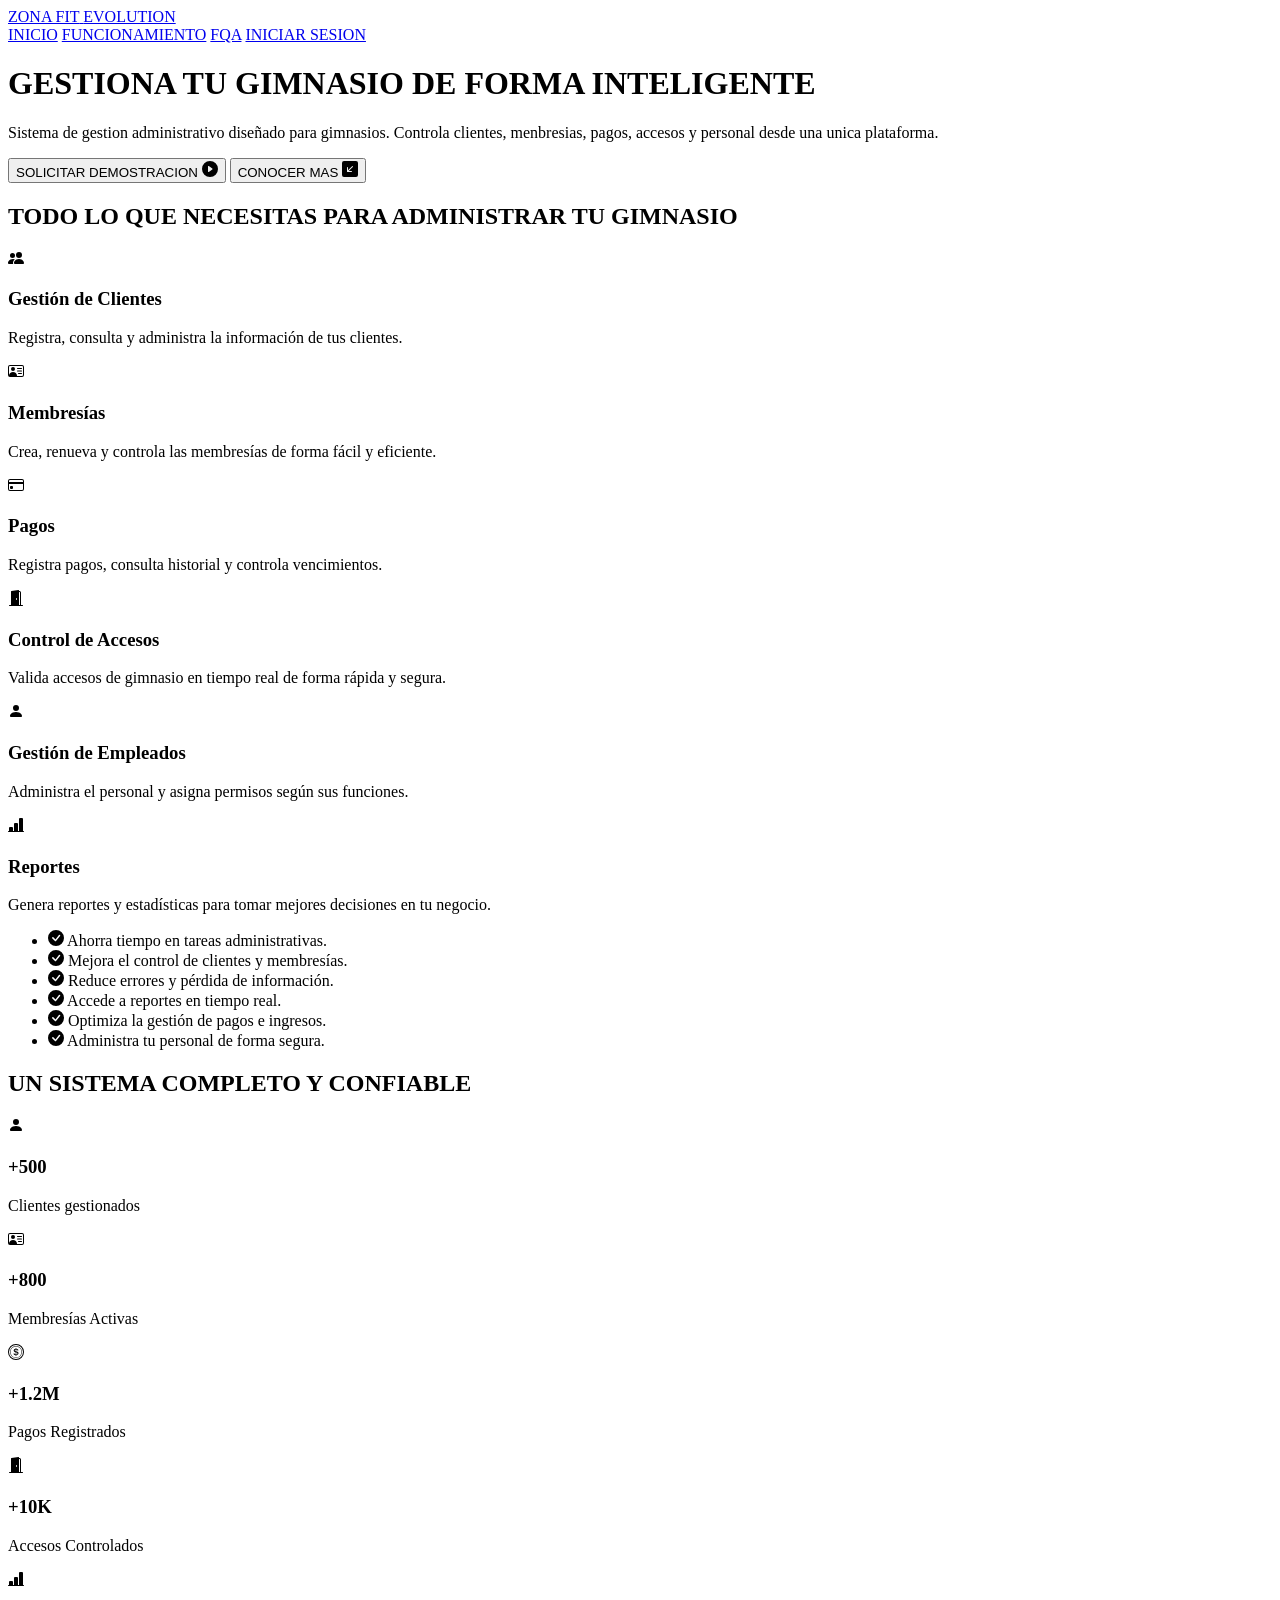
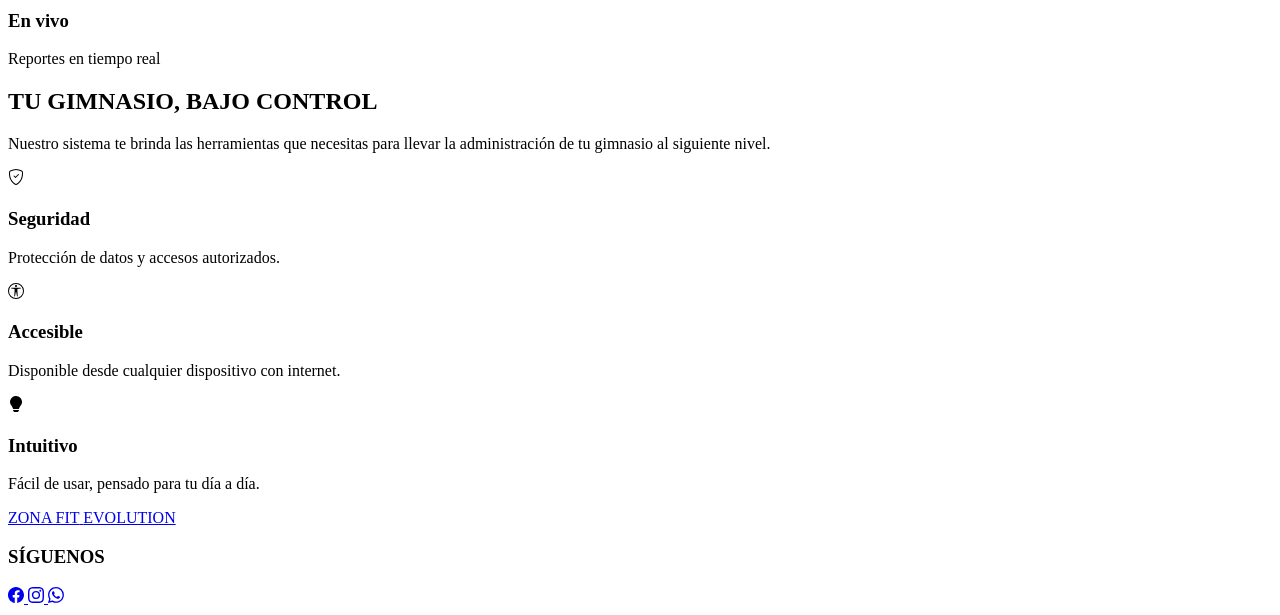
==== HTML/index.html @ 05a33fd9 "feat(SCRUM-26): iconos para funcionalidades, beneficios, stats, seguridad y redes sociales" ====
<!DOCTYPE html>
<html lang="es">
<head>
    <meta charset="UTF-8">
    <meta name="viewport" content="width=device-width, initial-scale=1.0">
    <title>Landing page</title>
</head>
<body>

    <header>
        <div class="container header__inner">
            <a href="#inicio" class="logo">
                <span class="logo__main">ZONA FIT</span>
                <span class="logo__sub">EVOLUTION</span>
            </a>

            <nav class="nav" id="nav">
                <a href="#inicio" class="nav_link">INICIO</a>
                <a href="#funcionalidad" class="nav_link">FUNCIONAMIENTO</a>
                <a href="#FQA" class="nav_link">FQA</a>
                <a href="#" class="nav_link">INICIAR SESION</a>
            </nav>
        </div>
    </header>

    <div class = "hero">
        <div class = "inicio">
            <h1 class = "titulo">
                GESTIONA TU GIMNASIO <span>DE FORMA INTELIGENTE</span>
            </h1>
            <p class="descripcion">
                Sistema de gestion administrativo diseñado para gimnasios. Controla clientes, menbresias, pagos, accesos y personal desde una unica plataforma.
            </p>
            <div class = "botones">
                <button class = "boton_amarillo">SOLICITAR DEMOSTRACION
                     <svg xmlns="http://www.w3.org/2000/svg" width="16" height="16" fill="currentColor" class="bi bi-play-circle-fill" viewBox="0 0 16 16">
  <path d="M16 8A8 8 0 1 1 0 8a8 8 0 0 1 16 0M6.79 5.093A.5.5 0 0 0 6 5.5v5a.5.5 0 0 0 .79.407l3.5-2.5a.5.5 0 0 0 0-.814z"/>
</svg></button>

<button class="boton_transparente">
    CONOCER MAS 
    <svg xmlns="http://www.w3.org/2000/svg" width="16" height="16" fill="currentColor" class="bi bi-arrow-down-left-square-fill" viewBox="0 0 16 16">
  <path d="M2 16a2 2 0 0 1-2-2V2a2 2 0 0 1 2-2h12a2 2 0 0 1 2 2v12a2 2 0 0 1-2 2zm8.096-10.803L6 9.293V6.525a.5.5 0 0 0-1 0V10.5a.5.5 0 0 0 .5.5h3.975a.5.5 0 0 0 0-1H6.707l4.096-4.096a.5.5 0 1 0-.707-.707"/>
</svg>
</button>
            </div>
        </div>
    </div>

    <main>
        <section class="funcionalidades" id="funcionalidad">
            <h2>TODO LO QUE NECESITAS PARA <span>ADMINISTRAR TU GIMNASIO</span></h2>

            <div class="contenedor_funcionalidades">

                <article class="funcionalidad">
                    <div class="icono">
                        <svg xmlns="http://www.w3.org/2000/svg" width="16" height="16" fill="currentColor" class="bi bi-people-fill" viewBox="0 0 16 16" aria-hidden="true">
                            <path d="M7 14s-1 0-1-1 1-4 5-4 5 3 5 4-1 1-1 1zm4-6a3 3 0 1 0 0-6 3 3 0 0 0 0 6m-5.784 6A2.24 2.24 0 0 1 5 13c0-1.355.68-2.75 1.936-3.72A6.3 6.3 0 0 0 5 9c-4 0-5 3-5 4s1 1 1 1zM4.5 8a2.5 2.5 0 1 0 0-5 2.5 2.5 0 0 0 0 5"/>
                        </svg>
                    </div>
                    <h3>Gestión de Clientes</h3>
                    <p>Registra, consulta y administra la información de tus clientes.</p>
                </article>

                <article class="funcionalidad">
                    <div class="icono">
                        <svg xmlns="http://www.w3.org/2000/svg" width="16" height="16" fill="currentColor" class="bi bi-person-vcard" viewBox="0 0 16 16" aria-hidden="true">
                            <path d="M5 8a2 2 0 1 0 0-4 2 2 0 0 0 0 4m4-2.5a.5.5 0 0 1 .5-.5h4a.5.5 0 0 1 0 1h-4a.5.5 0 0 1-.5-.5M9 8a.5.5 0 0 1 .5-.5h4a.5.5 0 0 1 0 1h-4A.5.5 0 0 1 9 8m1 2.5a.5.5 0 0 1 .5-.5h3a.5.5 0 0 1 0 1h-3a.5.5 0 0 1-.5-.5"/>
                            <path d="M2 2a2 2 0 0 0-2 2v8a2 2 0 0 0 2 2h12a2 2 0 0 0 2-2V4a2 2 0 0 0-2-2zM1 4a1 1 0 0 1 1-1h12a1 1 0 0 1 1 1v8a1 1 0 0 1-1 1H8.96q.04-.245.04-.5C9 10.567 7.21 9 5 9c-2.086 0-3.8 1.398-3.984 3.181A1 1 0 0 1 1 12z"/>
                        </svg>
                    </div>
                    <h3>Membresías</h3>
                    <p>Crea, renueva y controla las membresías de forma fácil y eficiente.</p>
                </article>

                <article class="funcionalidad">
                    <div class="icono">
                        <svg xmlns="http://www.w3.org/2000/svg" width="16" height="16" fill="currentColor" class="bi bi-credit-card" viewBox="0 0 16 16" aria-hidden="true">
                            <path d="M0 4a2 2 0 0 1 2-2h12a2 2 0 0 1 2 2v8a2 2 0 0 1-2 2H2a2 2 0 0 1-2-2zm2-1a1 1 0 0 0-1 1v1h14V4a1 1 0 0 0-1-1zm13 4H1v5a1 1 0 0 0 1 1h12a1 1 0 0 0 1-1z"/>
                            <path d="M2 10a1 1 0 0 1 1-1h1a1 1 0 0 1 1 1v1a1 1 0 0 1-1 1H3a1 1 0 0 1-1-1z"/>
                        </svg>
                    </div>
                    <h3>Pagos</h3>
                    <p>Registra pagos, consulta historial y controla vencimientos.</p>
                </article>

                <article class="funcionalidad">
                    <div class="icono">
                        <svg xmlns="http://www.w3.org/2000/svg" width="16" height="16" fill="currentColor" class="bi bi-door-open-fill" viewBox="0 0 16 16" aria-hidden="true">
                            <path d="M1.5 15a.5.5 0 0 0 0 1h13a.5.5 0 0 0 0-1H13V2.5A1.5 1.5 0 0 0 11.5 1H11V.5a.5.5 0 0 0-.57-.495l-7 1A.5.5 0 0 0 3 1.5V15zM11 2h.5a.5.5 0 0 1 .5.5V15h-1zm-2.5 8c-.276 0-.5-.448-.5-1s.224-1 .5-1 .5.448.5 1-.224 1-.5 1"/>
                        </svg>
                    </div>
                    <h3>Control de Accesos</h3>
                    <p>Valida accesos de gimnasio en tiempo real de forma rápida y segura.</p>
                </article>

                <article class="funcionalidad">
                    <div class="icono">
                        <svg xmlns="http://www.w3.org/2000/svg" width="16" height="16" fill="currentColor" class="bi bi-person-fill" viewBox="0 0 16 16" aria-hidden="true">
                            <path d="M3 14s-1 0-1-1 1-4 6-4 6 3 6 4-1 1-1 1zm5-6a3 3 0 1 0 0-6 3 3 0 0 0 0 6"/>
                        </svg>
                    </div>
                    <h3>Gestión de Empleados</h3>
                    <p>Administra el personal y asigna permisos según sus funciones.</p>
                </article>

                <article class="funcionalidad">
                    <div class="icono">
                        <svg xmlns="http://www.w3.org/2000/svg" width="16" height="16" fill="currentColor" class="bi bi-bar-chart-line-fill" viewBox="0 0 16 16" aria-hidden="true">
                            <path d="M11 2a1 1 0 0 1 1-1h2a1 1 0 0 1 1 1v12h.5a.5.5 0 0 1 0 1H.5a.5.5 0 0 1 0-1H1v-3a1 1 0 0 1 1-1h2a1 1 0 0 1 1 1v3h1V7a1 1 0 0 1 1-1h2a1 1 0 0 1 1 1v7h1z"/>
                        </svg>
                    </div>
                    <h3>Reportes</h3>
                    <p>Genera reportes y estadísticas para tomar mejores decisiones en tu negocio.</p>
                </article>

            </div>
        </section>

        <section class="beneficios" id="beneficios">
            <div class="beneficios_contenido">
                <div class="beneficios_texto">
                    <ul class="beneficios_lista">

                        <li>
                            <svg class="icono_lista" xmlns="http://www.w3.org/2000/svg" width="16" height="16" fill="currentColor" viewBox="0 0 16 16" aria-hidden="true">
                                <path d="M16 8A8 8 0 1 1 0 8a8 8 0 0 1 16 0m-3.97-3.03a.75.75 0 0 0-1.08.022L7.477 9.417 5.384 7.323a.75.75 0 0 0-1.06 1.06L6.97 11.03a.75.75 0 0 0 1.079-.02l3.992-4.99a.75.75 0 0 0-.01-1.05z"/>
                            </svg>
                            Ahorra tiempo en tareas administrativas.
                        </li>

                        <li>
                            <svg class="icono_lista" xmlns="http://www.w3.org/2000/svg" width="16" height="16" fill="currentColor" viewBox="0 0 16 16" aria-hidden="true">
                                <path d="M16 8A8 8 0 1 1 0 8a8 8 0 0 1 16 0m-3.97-3.03a.75.75 0 0 0-1.08.022L7.477 9.417 5.384 7.323a.75.75 0 0 0-1.06 1.06L6.97 11.03a.75.75 0 0 0 1.079-.02l3.992-4.99a.75.75 0 0 0-.01-1.05z"/>
                            </svg>
                            Mejora el control de clientes y membresías.
                        </li>

                        <li>
                            <svg class="icono_lista" xmlns="http://www.w3.org/2000/svg" width="16" height="16" fill="currentColor" viewBox="0 0 16 16" aria-hidden="true">
                                <path d="M16 8A8 8 0 1 1 0 8a8 8 0 0 1 16 0m-3.97-3.03a.75.75 0 0 0-1.08.022L7.477 9.417 5.384 7.323a.75.75 0 0 0-1.06 1.06L6.97 11.03a.75.75 0 0 0 1.079-.02l3.992-4.99a.75.75 0 0 0-.01-1.05z"/>
                            </svg>
                            Reduce errores y pérdida de información.
                        </li>

                        <li>
                            <svg class="icono_lista" xmlns="http://www.w3.org/2000/svg" width="16" height="16" fill="currentColor" viewBox="0 0 16 16" aria-hidden="true">
                                <path d="M16 8A8 8 0 1 1 0 8a8 8 0 0 1 16 0m-3.97-3.03a.75.75 0 0 0-1.08.022L7.477 9.417 5.384 7.323a.75.75 0 0 0-1.06 1.06L6.97 11.03a.75.75 0 0 0 1.079-.02l3.992-4.99a.75.75 0 0 0-.01-1.05z"/>
                            </svg>
                            Accede a reportes en tiempo real.
                        </li>

                        <li>
                            <svg class="icono_lista" xmlns="http://www.w3.org/2000/svg" width="16" height="16" fill="currentColor" viewBox="0 0 16 16" aria-hidden="true">
                                <path d="M16 8A8 8 0 1 1 0 8a8 8 0 0 1 16 0m-3.97-3.03a.75.75 0 0 0-1.08.022L7.477 9.417 5.384 7.323a.75.75 0 0 0-1.06 1.06L6.97 11.03a.75.75 0 0 0 1.079-.02l3.992-4.99a.75.75 0 0 0-.01-1.05z"/>
                            </svg>
                            Optimiza la gestión de pagos e ingresos.
                        </li>

                        <li>
                            <svg class="icono_lista" xmlns="http://www.w3.org/2000/svg" width="16" height="16" fill="currentColor" viewBox="0 0 16 16" aria-hidden="true">
                                <path d="M16 8A8 8 0 1 1 0 8a8 8 0 0 1 16 0m-3.97-3.03a.75.75 0 0 0-1.08.022L7.477 9.417 5.384 7.323a.75.75 0 0 0-1.06 1.06L6.97 11.03a.75.75 0 0 0 1.079-.02l3.992-4.99a.75.75 0 0 0-.01-1.05z"/>
                            </svg>
                            Administra tu personal de forma segura.
                        </li>

                    </ul>
                </div>
            </div>
        </section>

        <section class="stats" id="stats">
            <h2>UN SISTEMA COMPLETO Y CONFIABLE</h2>
            <div class="contenedor_stats">

                <article class="contenido_stats">
                    <div class="icono">
                        <svg xmlns="http://www.w3.org/2000/svg" width="16" height="16" fill="currentColor" class="bi bi-person-fill" viewBox="0 0 16 16" aria-hidden="true">
                            <path d="M3 14s-1 0-1-1 1-4 6-4 6 3 6 4-1 1-1 1zm5-6a3 3 0 1 0 0-6 3 3 0 0 0 0 6"/>
                        </svg>
                    </div>
                    <h3>+500</h3>
                    <p>Clientes gestionados</p>
                </article>

                <article class="contenido_stats">
                    <div class="icono">
                        <svg xmlns="http://www.w3.org/2000/svg" width="16" height="16" fill="currentColor" class="bi bi-person-vcard" viewBox="0 0 16 16" aria-hidden="true">
                            <path d="M5 8a2 2 0 1 0 0-4 2 2 0 0 0 0 4m4-2.5a.5.5 0 0 1 .5-.5h4a.5.5 0 0 1 0 1h-4a.5.5 0 0 1-.5-.5M9 8a.5.5 0 0 1 .5-.5h4a.5.5 0 0 1 0 1h-4A.5.5 0 0 1 9 8m1 2.5a.5.5 0 0 1 .5-.5h3a.5.5 0 0 1 0 1h-3a.5.5 0 0 1-.5-.5"/>
                            <path d="M2 2a2 2 0 0 0-2 2v8a2 2 0 0 0 2 2h12a2 2 0 0 0 2-2V4a2 2 0 0 0-2-2zM1 4a1 1 0 0 1 1-1h12a1 1 0 0 1 1 1v8a1 1 0 0 1-1 1H8.96q.04-.245.04-.5C9 10.567 7.21 9 5 9c-2.086 0-3.8 1.398-3.984 3.181A1 1 0 0 1 1 12z"/>
                        </svg>
                    </div>
                    <h3>+800</h3>
                    <p>Membresías Activas</p>
                </article>

                <article class="contenido_stats">
                    <div class="icono">
                        <svg xmlns="http://www.w3.org/2000/svg" width="16" height="16" fill="currentColor" class="bi bi-coin" viewBox="0 0 16 16" aria-hidden="true">
                            <path d="M5.5 9.511c.076.954.83 1.697 2.182 1.785V12h.6v-.709c1.4-.098 2.218-.846 2.218-1.932 0-.987-.626-1.496-1.745-1.76l-.473-.112V5.57c.6.068.982.396 1.074.85h1.052c-.076-.919-.864-1.638-2.126-1.716V4h-.6v.719c-1.195.117-2.01.836-2.01 1.853 0 .9.606 1.472 1.613 1.707l.397.098v2.034c-.615-.093-1.022-.43-1.114-.9zm2.177-2.166c-.59-.137-.91-.416-.91-.836 0-.47.345-.822.915-.925v1.76h-.005zm.692 1.193c.717.166 1.048.435 1.048.91 0 .542-.412.914-1.135.982V8.518z"/>
                            <path d="M8 15A7 7 0 1 1 8 1a7 7 0 0 1 0 14m0 1A8 8 0 1 0 8 0a8 8 0 0 0 0 16"/>
                            <path d="M8 13.5a5.5 5.5 0 1 1 0-11 5.5 5.5 0 0 1 0 11m0 .5A6 6 0 1 0 8 2a6 6 0 0 0 0 12"/>
                        </svg>
                    </div>
                    <h3>+1.2M</h3>
                    <p>Pagos Registrados</p>
                </article>

                <article class="contenido_stats">
                    <div class="icono">
                        <svg xmlns="http://www.w3.org/2000/svg" width="16" height="16" fill="currentColor" class="bi bi-door-open-fill" viewBox="0 0 16 16" aria-hidden="true">
                            <path d="M1.5 15a.5.5 0 0 0 0 1h13a.5.5 0 0 0 0-1H13V2.5A1.5 1.5 0 0 0 11.5 1H11V.5a.5.5 0 0 0-.57-.495l-7 1A.5.5 0 0 0 3 1.5V15zM11 2h.5a.5.5 0 0 1 .5.5V15h-1zm-2.5 8c-.276 0-.5-.448-.5-1s.224-1 .5-1 .5.448.5 1-.224 1-.5 1"/>
                        </svg>
                    </div>
                    <h3>+10K</h3>
                    <p>Accesos Controlados</p>
                </article>

                <article class="contenido_stats">
                    <div class="icono">
                        <svg xmlns="http://www.w3.org/2000/svg" width="16" height="16" fill="currentColor" class="bi bi-bar-chart-line-fill" viewBox="0 0 16 16" aria-hidden="true">
                            <path d="M11 2a1 1 0 0 1 1-1h2a1 1 0 0 1 1 1v12h.5a.5.5 0 0 1 0 1H.5a.5.5 0 0 1 0-1H1v-3a1 1 0 0 1 1-1h2a1 1 0 0 1 1 1v3h1V7a1 1 0 0 1 1-1h2a1 1 0 0 1 1 1v7h1z"/>
                        </svg>
                    </div>
                    <h3>En vivo</h3>
                    <p>Reportes en tiempo real</p>
                </article>

            </div>
        </section>

        <section class="seguridad" id="id_seguridad">
            <h2>TU GIMNASIO, <span>BAJO CONTROL</span></h2>
            <p>Nuestro sistema te brinda las herramientas que necesitas para llevar la administración de tu gimnasio al siguiente nivel.</p>

            <div class="contenedor_seguridad">
                <article class="contenido_seguridad">
                    <div class="icono">
                        <svg xmlns="http://www.w3.org/2000/svg" width="16" height="16" fill="currentColor" class="bi bi-shield-check" viewBox="0 0 16 16" aria-hidden="true">
                            <path d="M5.338 1.59a61 61 0 0 0-2.837.856.48.48 0 0 0-.328.39c-.554 4.157.726 7.19 2.253 9.188a10.7 10.7 0 0 0 2.287 2.233c.346.244.652.42.893.533q.18.085.293.118a1 1 0 0 0 .101.025 1 1 0 0 0 .1-.025q.114-.034.294-.118c.24-.113.547-.29.893-.533a10.7 10.7 0 0 0 2.287-2.233c1.527-1.997 2.807-5.031 2.253-9.188a.48.48 0 0 0-.328-.39c-.651-.213-1.75-.56-2.837-.855C9.552 1.29 8.531 1.067 8 1.067c-.53 0-1.552.223-2.662.524zM5.072.56C6.157.265 7.31 0 8 0s1.843.265 2.928.56c1.11.3 2.229.655 2.887.87a1.54 1.54 0 0 1 1.044 1.262c.596 4.477-.787 7.795-2.465 9.99a11.8 11.8 0 0 1-2.517 2.453 7 7 0 0 1-1.048.625c-.28.132-.581.24-.829.24s-.548-.108-.829-.24a7 7 0 0 1-1.048-.625 11.8 11.8 0 0 1-2.517-2.453C1.928 10.487.545 7.169 1.141 2.692A1.54 1.54 0 0 1 2.185 1.43 63 63 0 0 1 5.072.56"/>
                            <path d="M10.854 5.146a.5.5 0 0 1 0 .708l-3 3a.5.5 0 0 1-.708 0l-1.5-1.5a.5.5 0 1 1 .708-.708L7.5 7.793l2.646-2.647a.5.5 0 0 1 .708 0"/>
                        </svg>
                    </div>
                    <h3>Seguridad</h3>
                    <p>Protección de datos y accesos autorizados.</p>
                </article>

                <article class="contenido_seguridad">
                    <div class="icono">
                        <svg xmlns="http://www.w3.org/2000/svg" width="16" height="16" fill="currentColor" class="bi bi-universal-access-circle" viewBox="0 0 16 16" aria-hidden="true">
                            <path d="M8 4.143A1.071 1.071 0 1 0 8 2a1.071 1.071 0 0 0 0 2.143m-4.668 1.47 3.24.316v2.5l-.323 4.585A.383.383 0 0 0 7 13.14l.826-4.017c.045-.18.301-.18.346 0L9 13.139a.383.383 0 0 0 .752-.125L9.43 8.43v-2.5l3.239-.316a.38.38 0 0 0-.047-.756H3.379a.38.38 0 0 0-.047.756Z"/>
                            <path d="M8 0a8 8 0 1 0 0 16A8 8 0 0 0 8 0M1 8a7 7 0 1 1 14 0A7 7 0 0 1 1 8"/>
                        </svg>
                    </div>
                    <h3>Accesible</h3>
                    <p>Disponible desde cualquier dispositivo con internet.</p>
                </article>

                <article class="contenido_seguridad">
                    <div class="icono">
                        <svg xmlns="http://www.w3.org/2000/svg" width="16" height="16" fill="currentColor" class="bi bi-lightbulb-fill" viewBox="0 0 16 16" aria-hidden="true">
                            <path d="M2 6a6 6 0 1 1 10.174 4.31c-.203.196-.359.4-.453.619l-.762 1.769A.5.5 0 0 1 10.5 13h-5a.5.5 0 0 1-.46-.302l-.761-1.77a2 2 0 0 0-.453-.618A5.98 5.98 0 0 1 2 6m3 8.5a.5.5 0 0 1 .5-.5h5a.5.5 0 0 1 0 1l-.224.447a1 1 0 0 1-.894.553H6.618a1 1 0 0 1-.894-.553L5.5 15a.5.5 0 0 1-.5-.5"/>
                        </svg>
                    </div>
                    <h3>Intuitivo</h3>
                    <p>Fácil de usar, pensado para tu día a día.</p>
                </article>
            </div>
        </section>

        <section class="FQA" id="FQA">
        </section>
    </main>

    <footer class="footer">
        <div class="container footer_grid">
            <section class="footer_col footer_marca">
                <a href="#inicio" class="logo">
                    <span class="logo__main">ZONA FIT</span>
                    <span class="logo__sub">EVOLUTION</span>
                </a>
            </section>

            <section class="footer_col">
                <h3 class="footer_titulo">SÍGUENOS</h3>

                <div class="footer_redes">

                    <a href="#" class="footer_red" aria-label="Facebook">
                        <svg xmlns="http://www.w3.org/2000/svg" width="16" height="16" fill="currentColor" class="bi bi-facebook" viewBox="0 0 16 16">
  <path d="M16 8.049c0-4.446-3.582-8.05-8-8.05C3.58 0-.002 3.603-.002 8.05c0 4.017 2.926 7.347 6.75 7.951v-5.625h-2.03V8.05H6.75V6.275c0-2.017 1.195-3.131 3.022-3.131.876 0 1.791.157 1.791.157v1.98h-1.009c-.993 0-1.303.621-1.303 1.258v1.51h2.218l-.354 2.326H9.25V16c3.824-.604 6.75-3.934 6.75-7.951"/>
</svg>
                    </a>

                    <a href="#" class="footer_red" aria-label="Instagram">
                        <svg xmlns="http://www.w3.org/2000/svg" width="16" height="16" fill="currentColor" class="bi bi-instagram" viewBox="0 0 16 16">
  <path d="M8 0C5.829 0 5.556.01 4.703.048 3.85.088 3.269.222 2.76.42a3.9 3.9 0 0 0-1.417.923A3.9 3.9 0 0 0 .42 2.76C.222 3.268.087 3.85.048 4.7.01 5.555 0 5.827 0 8.001c0 2.172.01 2.444.048 3.297.04.852.174 1.433.372 1.942.205.526.478.972.923 1.417.444.445.89.719 1.416.923.51.198 1.09.333 1.942.372C5.555 15.99 5.827 16 8 16s2.444-.01 3.298-.048c.851-.04 1.434-.174 1.943-.372a3.9 3.9 0 0 0 1.416-.923c.445-.445.718-.891.923-1.417.197-.509.332-1.09.372-1.942C15.99 10.445 16 10.173 16 8s-.01-2.445-.048-3.299c-.04-.851-.175-1.433-.372-1.941a3.9 3.9 0 0 0-.923-1.417A3.9 3.9 0 0 0 13.24.42c-.51-.198-1.092-.333-1.943-.372C10.443.01 10.172 0 7.998 0zm-.717 1.442h.718c2.136 0 2.389.007 3.232.046.78.035 1.204.166 1.486.275.373.145.64.319.92.599s.453.546.598.92c.11.281.24.705.275 1.485.039.843.047 1.096.047 3.231s-.008 2.389-.047 3.232c-.035.78-.166 1.203-.275 1.485a2.5 2.5 0 0 1-.599.919c-.28.28-.546.453-.92.598-.28.11-.704.24-1.485.276-.843.038-1.096.047-3.232.047s-2.39-.009-3.233-.047c-.78-.036-1.203-.166-1.485-.276a2.5 2.5 0 0 1-.92-.598 2.5 2.5 0 0 1-.6-.92c-.109-.281-.24-.705-.275-1.485-.038-.843-.046-1.096-.046-3.233s.008-2.388.046-3.231c.036-.78.166-1.204.276-1.486.145-.373.319-.64.599-.92s.546-.453.92-.598c.282-.11.705-.24 1.485-.276.738-.034 1.024-.044 2.515-.045zm4.988 1.328a.96.96 0 1 0 0 1.92.96.96 0 0 0 0-1.92m-4.27 1.122a4.109 4.109 0 1 0 0 8.217 4.109 4.109 0 0 0 0-8.217m0 1.441a2.667 2.667 0 1 1 0 5.334 2.667 2.667 0 0 1 0-5.334"/>
</svg>
                    </a>

                    <a href="#" class="footer_red" aria-label="WhatsApp">
                       <svg xmlns="http://www.w3.org/2000/svg" width="16" height="16" fill="currentColor" class="bi bi-whatsapp" viewBox="0 0 16 16">
  <path d="M13.601 2.326A7.85 7.85 0 0 0 7.994 0C3.627 0 .068 3.558.064 7.926c0 1.399.366 2.76 1.057 3.965L0 16l4.204-1.102a7.9 7.9 0 0 0 3.79.965h.004c4.368 0 7.926-3.558 7.93-7.93A7.9 7.9 0 0 0 13.6 2.326zM7.994 14.521a6.6 6.6 0 0 1-3.356-.92l-.24-.144-2.494.654.666-2.433-.156-.251a6.56 6.56 0 0 1-1.007-3.505c0-3.626 2.957-6.584 6.591-6.584a6.56 6.56 0 0 1 4.66 1.931 6.56 6.56 0 0 1 1.928 4.66c-.004 3.639-2.961 6.592-6.592 6.592m3.615-4.934c-.197-.099-1.17-.578-1.353-.646-.182-.065-.315-.099-.445.099-.133.197-.513.646-.627.775-.114.133-.232.148-.43.05-.197-.1-.836-.308-1.592-.985-.59-.525-.985-1.175-1.103-1.372-.114-.198-.011-.304.088-.403.087-.088.197-.232.296-.346.1-.114.133-.198.198-.33.065-.134.034-.248-.015-.347-.05-.099-.445-1.076-.612-1.47-.16-.389-.323-.335-.445-.34-.114-.007-.247-.007-.38-.007a.73.73 0 0 0-.529.247c-.182.198-.691.677-.691 1.654s.71 1.916.81 2.049c.098.133 1.394 2.132 3.383 2.992.47.205.84.326 1.129.418.475.152.904.129 1.246.08.38-.058 1.171-.48 1.338-.943.164-.464.164-.86.114-.943-.049-.084-.182-.133-.38-.232"/>
</svg>
                    </a>

                </div>
            </section>
        </div>
    </footer>

</body>
</html>
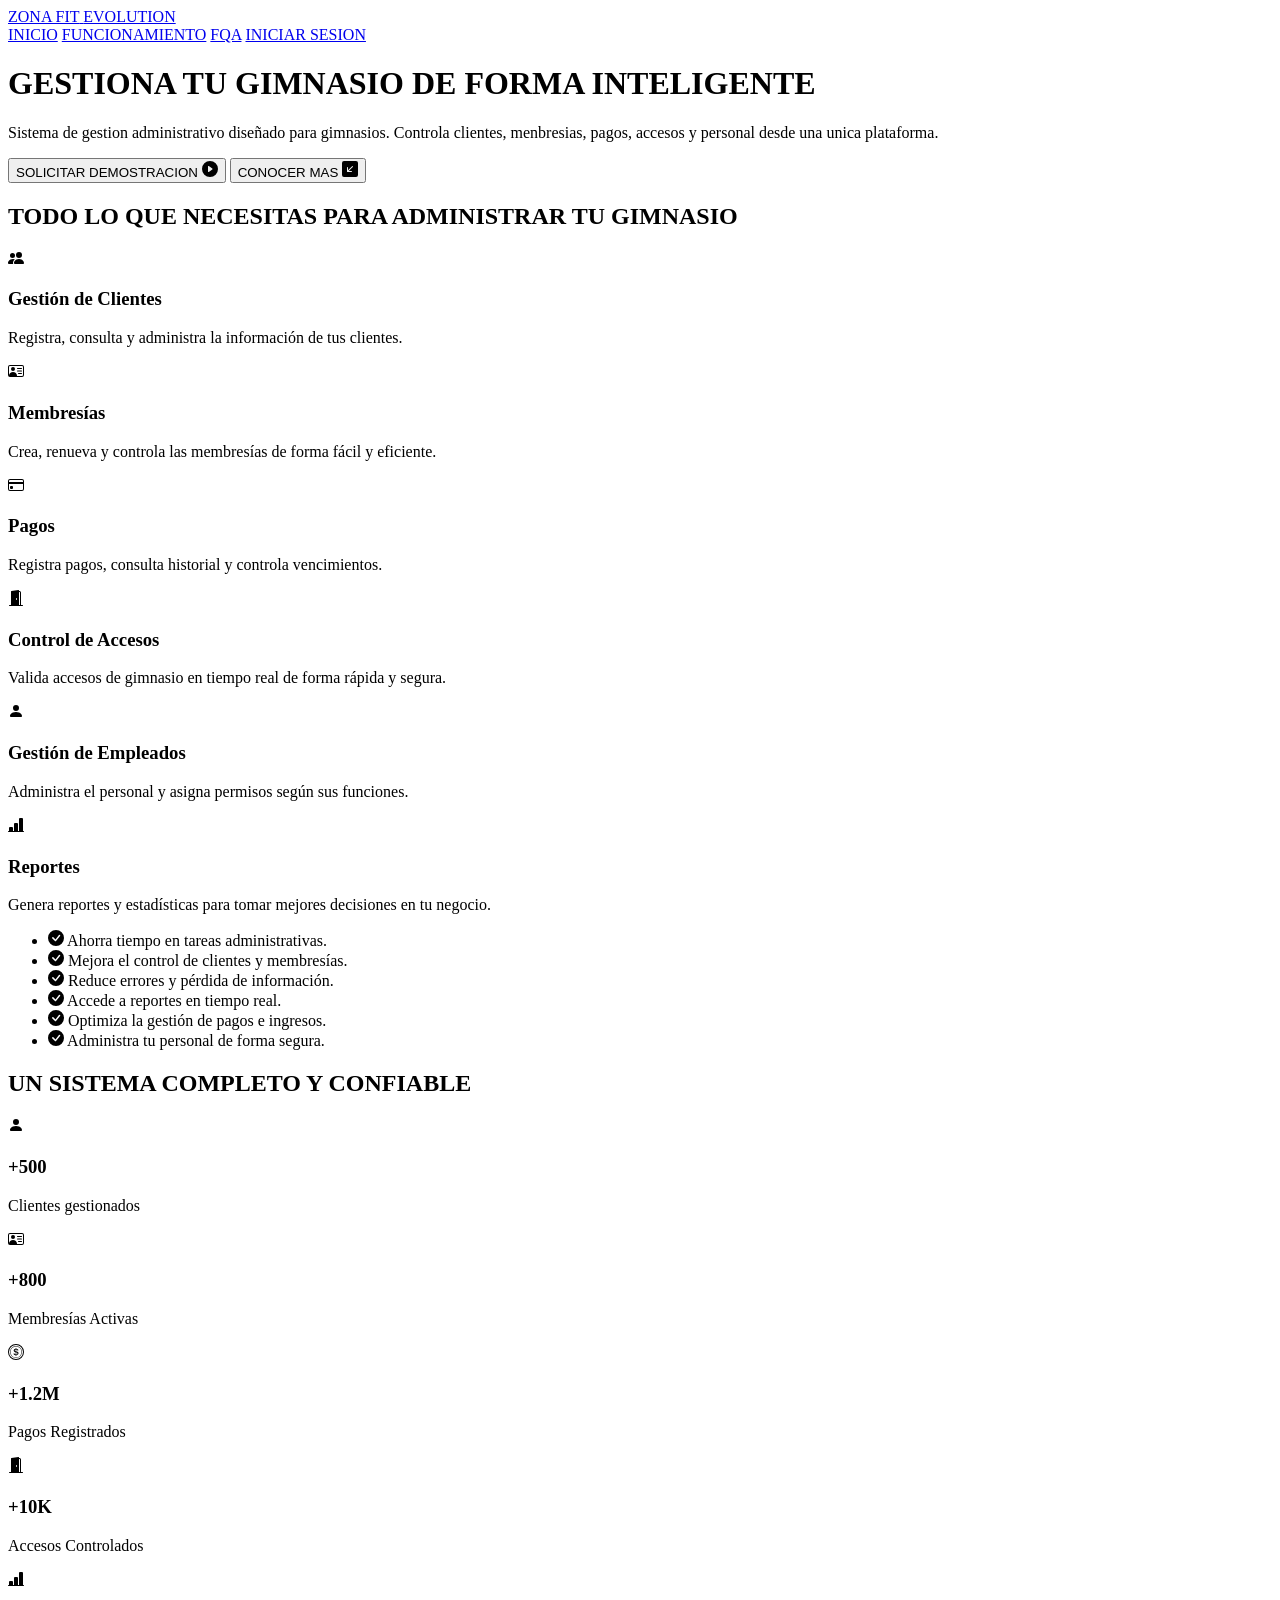
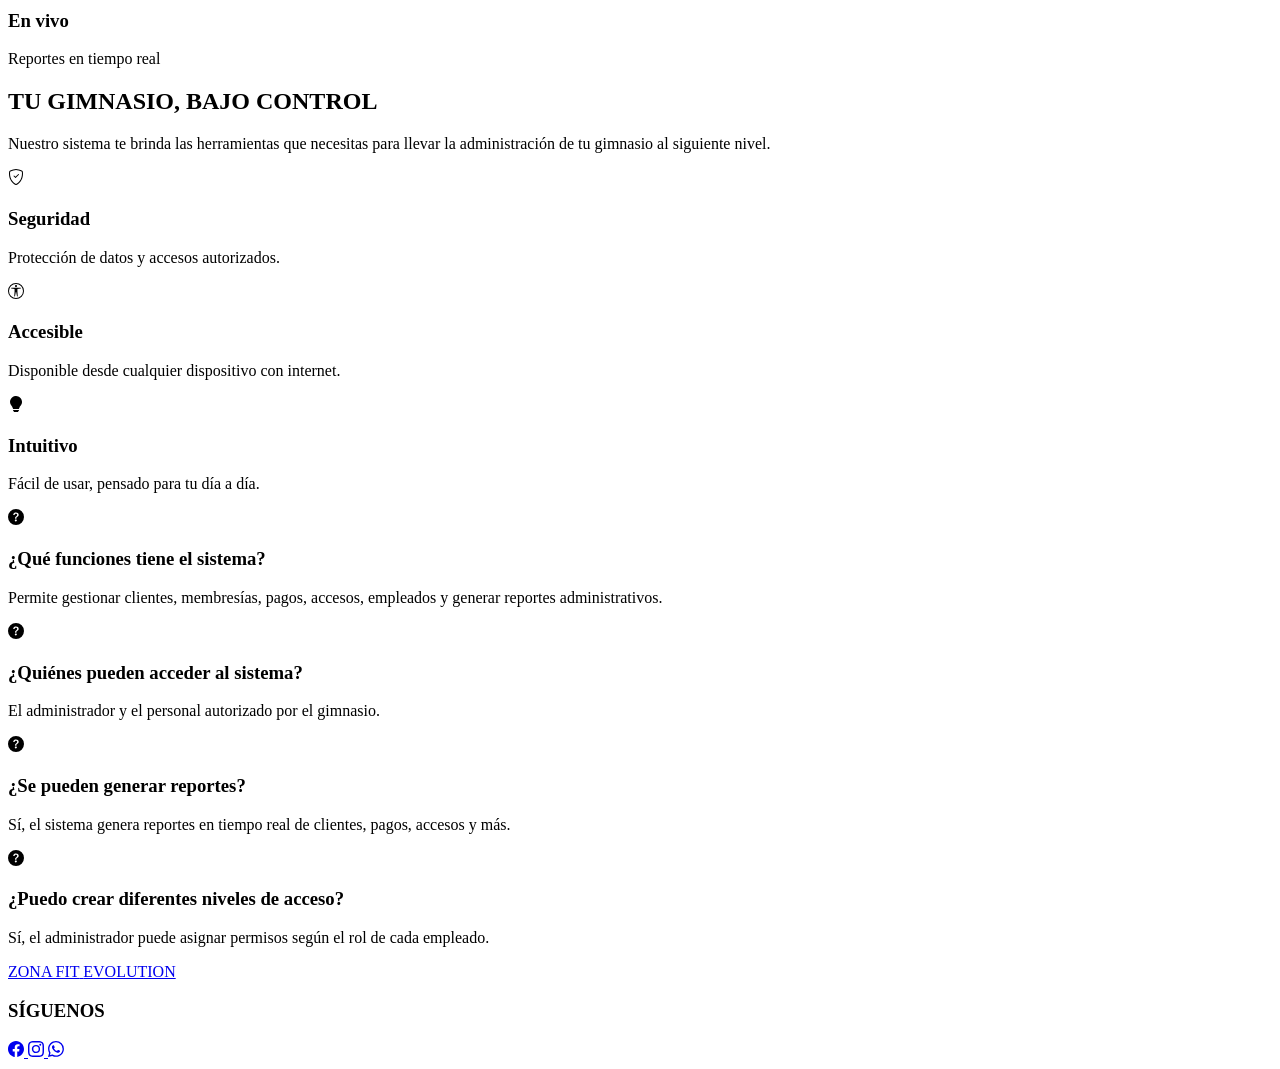
==== commit 5b0e5f80: "feat(SCRUM-27): preguntas frecuentes - markup estatico" ====
--- a/HTML/index.html
+++ b/HTML/index.html
@@ -270,6 +270,49 @@
         </section>
 
         <section class="FQA" id="FQA">
+            <div class="contenedor_FQA">
+
+                <article class="contenido_FQA">
+                    <div class="icono">
+                        <svg xmlns="http://www.w3.org/2000/svg" width="16" height="16" fill="currentColor" class="bi bi-question-circle-fill" viewBox="0 0 16 16" aria-hidden="true">
+                            <path d="M16 8A8 8 0 1 1 0 8a8 8 0 0 1 16 0M5.496 6.033h.825c.138 0 .248-.113.266-.25.09-.656.54-1.134 1.342-1.134.686 0 1.314.343 1.314 1.168 0 .635-.374.927-.965 1.371-.673.489-1.206 1.06-1.168 1.987l.003.217a.25.25 0 0 0 .25.246h.811a.25.25 0 0 0 .25-.25v-.105c0-.718.273-.927 1.01-1.486.609-.463 1.244-.977 1.244-2.056 0-1.511-1.276-2.241-2.673-2.241-1.267 0-2.655.59-2.75 2.286a.237.237 0 0 0 .241.247m2.325 6.443c.61 0 1.029-.394 1.029-.927 0-.552-.42-.94-1.029-.94-.584 0-1.009.388-1.009.94 0 .533.425.927 1.01.927z"/>
+                        </svg>
+                    </div>
+                    <h3>¿Qué funciones tiene el sistema?</h3>
+                    <p>Permite gestionar clientes, membresías, pagos, accesos, empleados y generar reportes administrativos.</p>
+                </article>
+
+                <article class="contenido_FQA">
+                    <div class="icono">
+                        <svg xmlns="http://www.w3.org/2000/svg" width="16" height="16" fill="currentColor" class="bi bi-question-circle-fill" viewBox="0 0 16 16" aria-hidden="true">
+                            <path d="M16 8A8 8 0 1 1 0 8a8 8 0 0 1 16 0M5.496 6.033h.825c.138 0 .248-.113.266-.25.09-.656.54-1.134 1.342-1.134.686 0 1.314.343 1.314 1.168 0 .635-.374.927-.965 1.371-.673.489-1.206 1.06-1.168 1.987l.003.217a.25.25 0 0 0 .25.246h.811a.25.25 0 0 0 .25-.25v-.105c0-.718.273-.927 1.01-1.486.609-.463 1.244-.977 1.244-2.056 0-1.511-1.276-2.241-2.673-2.241-1.267 0-2.655.59-2.75 2.286a.237.237 0 0 0 .241.247m2.325 6.443c.61 0 1.029-.394 1.029-.927 0-.552-.42-.94-1.029-.94-.584 0-1.009.388-1.009.94 0 .533.425.927 1.01.927z"/>
+                        </svg>
+                    </div>
+                    <h3>¿Quiénes pueden acceder al sistema?</h3>
+                    <p>El administrador y el personal autorizado por el gimnasio.</p>
+                </article>
+
+                <article class="contenido_FQA">
+                    <div class="icono">
+                        <svg xmlns="http://www.w3.org/2000/svg" width="16" height="16" fill="currentColor" class="bi bi-question-circle-fill" viewBox="0 0 16 16" aria-hidden="true">
+                            <path d="M16 8A8 8 0 1 1 0 8a8 8 0 0 1 16 0M5.496 6.033h.825c.138 0 .248-.113.266-.25.09-.656.54-1.134 1.342-1.134.686 0 1.314.343 1.314 1.168 0 .635-.374.927-.965 1.371-.673.489-1.206 1.06-1.168 1.987l.003.217a.25.25 0 0 0 .25.246h.811a.25.25 0 0 0 .25-.25v-.105c0-.718.273-.927 1.01-1.486.609-.463 1.244-.977 1.244-2.056 0-1.511-1.276-2.241-2.673-2.241-1.267 0-2.655.59-2.75 2.286a.237.237 0 0 0 .241.247m2.325 6.443c.61 0 1.029-.394 1.029-.927 0-.552-.42-.94-1.029-.94-.584 0-1.009.388-1.009.94 0 .533.425.927 1.01.927z"/>
+                        </svg>
+                    </div>
+                    <h3>¿Se pueden generar reportes?</h3>
+                    <p>Sí, el sistema genera reportes en tiempo real de clientes, pagos, accesos y más.</p>
+                </article>
+
+                <article class="contenido_FQA">
+                    <div class="icono">
+                        <svg xmlns="http://www.w3.org/2000/svg" width="16" height="16" fill="currentColor" class="bi bi-question-circle-fill" viewBox="0 0 16 16" aria-hidden="true">
+                            <path d="M16 8A8 8 0 1 1 0 8a8 8 0 0 1 16 0M5.496 6.033h.825c.138 0 .248-.113.266-.25.09-.656.54-1.134 1.342-1.134.686 0 1.314.343 1.314 1.168 0 .635-.374.927-.965 1.371-.673.489-1.206 1.06-1.168 1.987l.003.217a.25.25 0 0 0 .25.246h.811a.25.25 0 0 0 .25-.25v-.105c0-.718.273-.927 1.01-1.486.609-.463 1.244-.977 1.244-2.056 0-1.511-1.276-2.241-2.673-2.241-1.267 0-2.655.59-2.75 2.286a.237.237 0 0 0 .241.247m2.325 6.443c.61 0 1.029-.394 1.029-.927 0-.552-.42-.94-1.029-.94-.584 0-1.009.388-1.009.94 0 .533.425.927 1.01.927z"/>
+                        </svg>
+                    </div>
+                    <h3>¿Puedo crear diferentes niveles de acceso?</h3>
+                    <p>Sí, el administrador puede asignar permisos según el rol de cada empleado.</p>
+                </article>
+
+            </div>
         </section>
     </main>
 
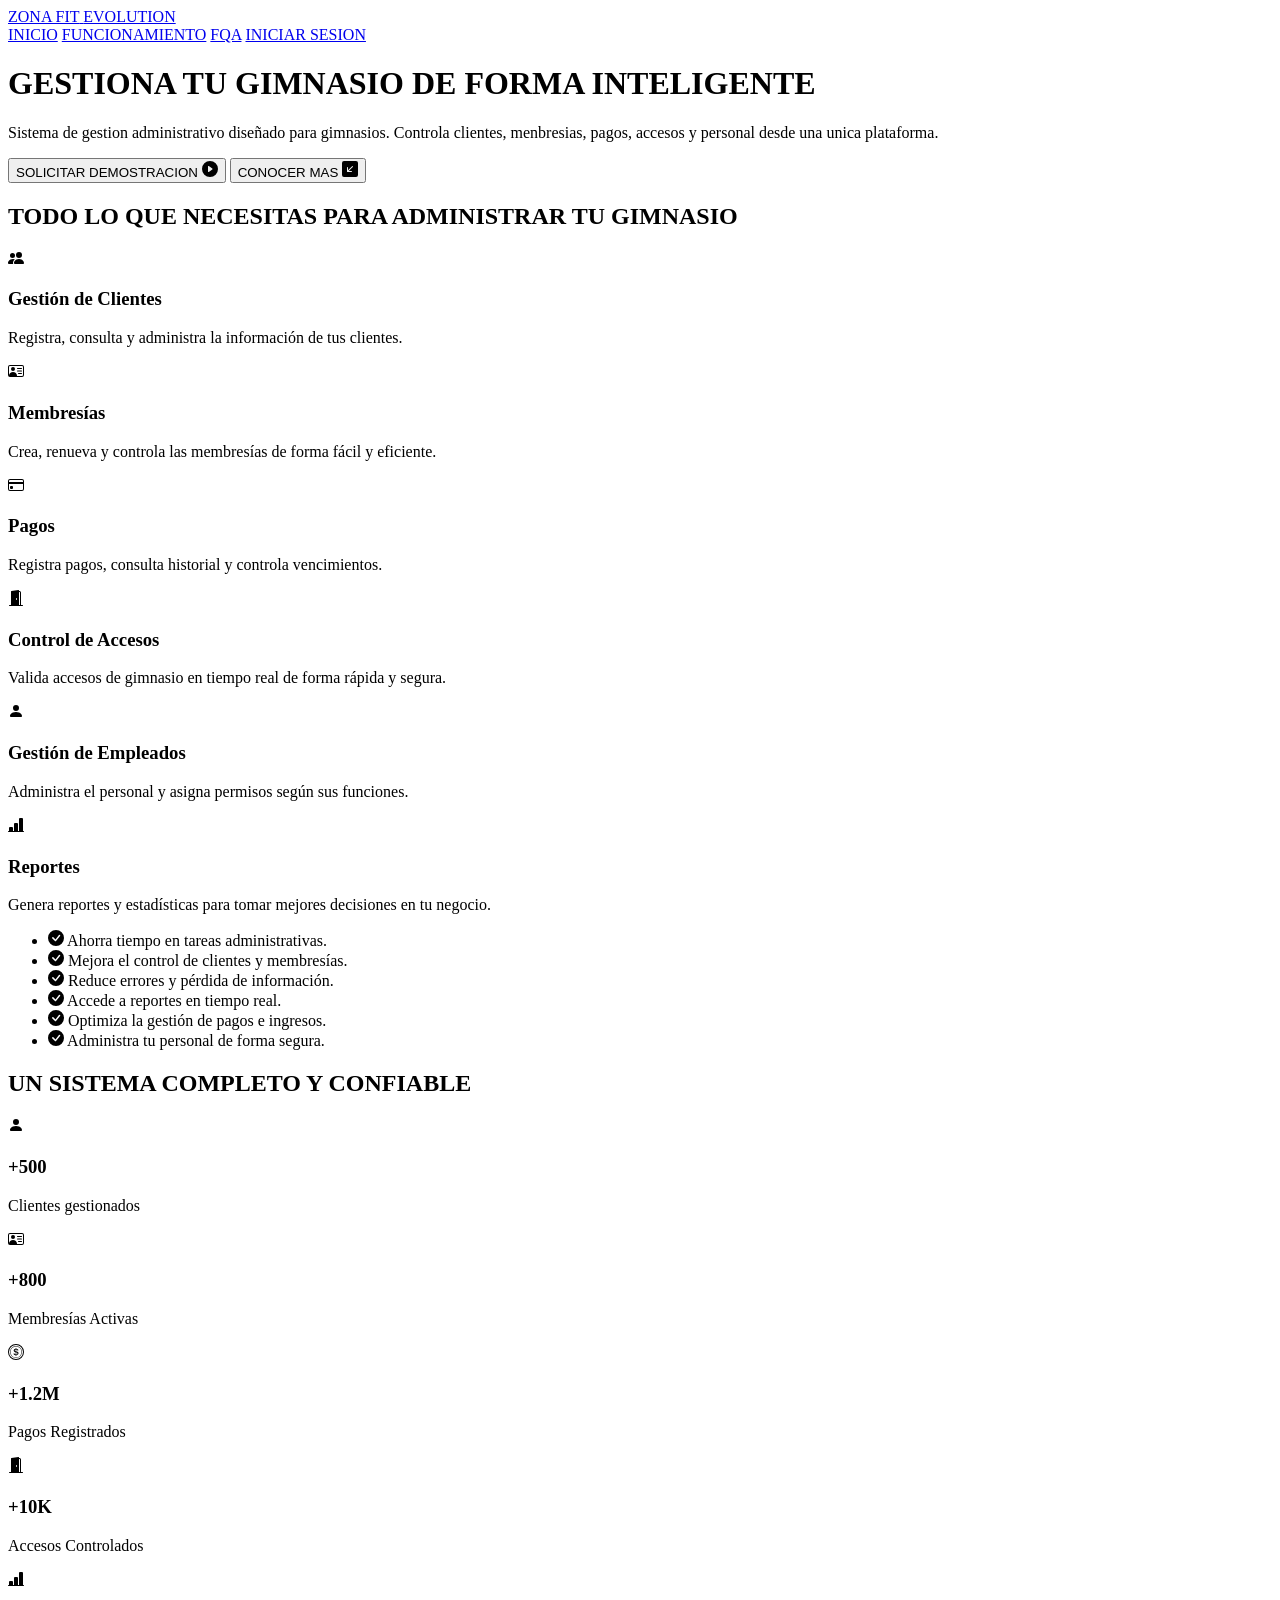
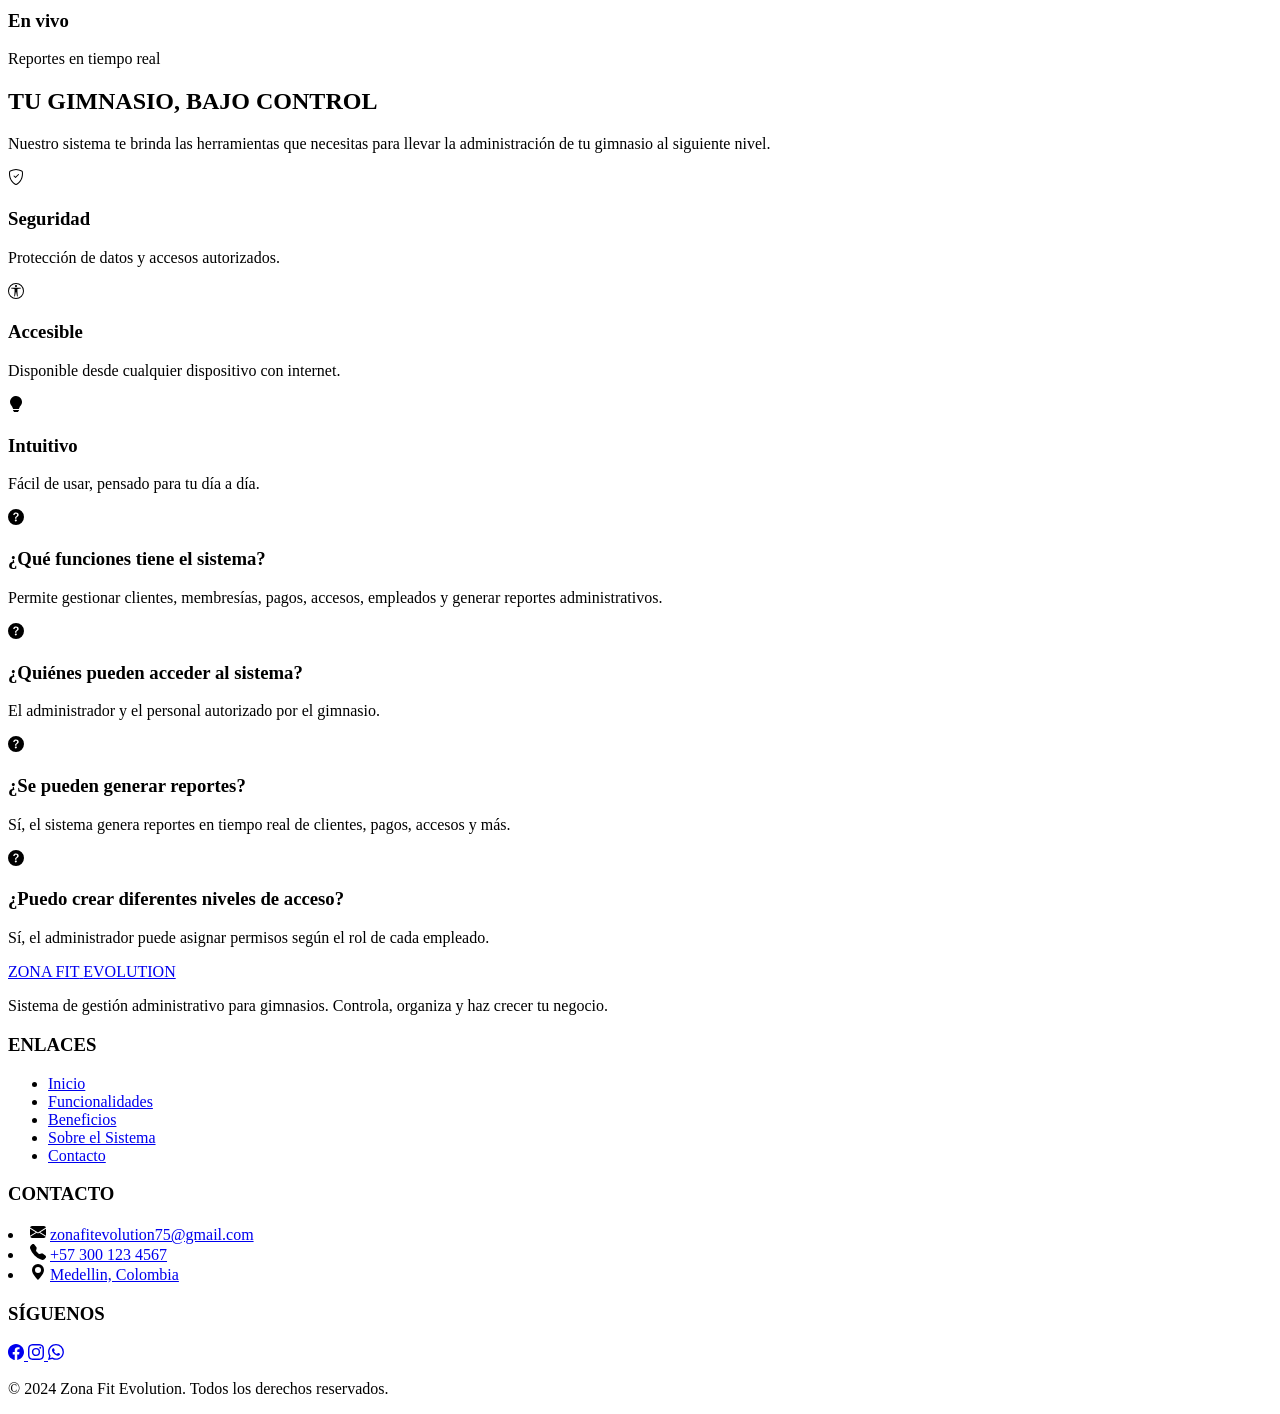
==== commit 8267a5e2: "feat(SCRUM-28): enlaces, correo, telefono, direccion y derechos de autor en el footer" ====
--- a/HTML/index.html
+++ b/HTML/index.html
@@ -323,6 +323,48 @@
                     <span class="logo__main">ZONA FIT</span>
                     <span class="logo__sub">EVOLUTION</span>
                 </a>
+
+                <p>
+                    Sistema de gestión administrativo para gimnasios.
+                    Controla, organiza y haz crecer tu negocio.
+                </p>
+            </section>
+
+            <section class="footer_col">
+                <h3 class="footer_titulo footer_titulo--acento">
+                    ENLACES
+                </h3>
+
+                <ul class="footer_lista">
+                    <li><a href="#inicio">Inicio</a></li>
+                    <li><a href="#funcionalidad">Funcionalidades</a></li>
+                    <li><a href="#beneficios">Beneficios</a></li>
+                    <li><a href="#id_seguridad">Sobre el Sistema</a></li>
+                    <li><a href="#contacto">Contacto</a></li>
+                </ul>
+            </section>
+
+            <section class="footer_col">
+                <h3 class="footer_titulo">CONTACTO</h3>
+                <li>
+                    <svg xmlns="http://www.w3.org/2000/svg" width="16" height="16" fill="currentColor" class="bi bi-envelope-fill" viewBox="0 0 16 16">
+  <path d="M.05 3.555A2 2 0 0 1 2 2h12a2 2 0 0 1 1.95 1.555L8 8.414zM0 4.697v7.104l5.803-3.558zM6.761 8.83l-6.57 4.027A2 2 0 0 0 2 14h12a2 2 0 0 0 1.808-1.144l-6.57-4.027L8 9.586zm3.436-.586L16 11.801V4.697z"/>
+</svg>
+                    <a href="#">zonafitevolution75@gmail.com</a></li>
+
+                    <li><svg xmlns="http://www.w3.org/2000/svg" width="16" height="16" fill="currentColor" class="bi bi-telephone-fill" viewBox="0 0 16 16">
+  <path fill-rule="evenodd" d="M1.885.511a1.745 1.745 0 0 1 2.61.163L6.29 2.98c.329.423.445.974.315 1.494l-.547 2.19a.68.68 0 0 0 .178.643l2.457 2.457a.68.68 0 0 0 .644.178l2.189-.547a1.75 1.75 0 0 1 1.494.315l2.306 1.794c.829.645.905 1.87.163 2.611l-1.034 1.034c-.74.74-1.846 1.065-2.877.702a18.6 18.6 0 0 1-7.01-4.42 18.6 18.6 0 0 1-4.42-7.009c-.362-1.03-.037-2.137.703-2.877z"/>
+</svg>
+<a href="#">+57 300 123 4567</a></li>
+
+<li><svg xmlns="http://www.w3.org/2000/svg" width="16" height="16" fill="currentColor" class="bi bi-geo-alt-fill" viewBox="0 0 16 16">
+  <path d="M8 16s6-5.686 6-10A6 6 0 0 0 2 6c0 4.314 6 10 6 10m0-7a3 3 0 1 1 0-6 3 3 0 0 1 0 6"/>
+</svg>
+<a href = "#">Medellin, Colombia</a></li>
+
+                <ul class="footer_contacto">
+                    
+                </ul>
             </section>
 
             <section class="footer_col">
@@ -351,6 +393,11 @@
                 </div>
             </section>
         </div>
+
+        <p class="footer_copy">
+            &copy; 2024 Zona Fit Evolution.
+            Todos los derechos reservados.
+        </p>
     </footer>
 
 </body>
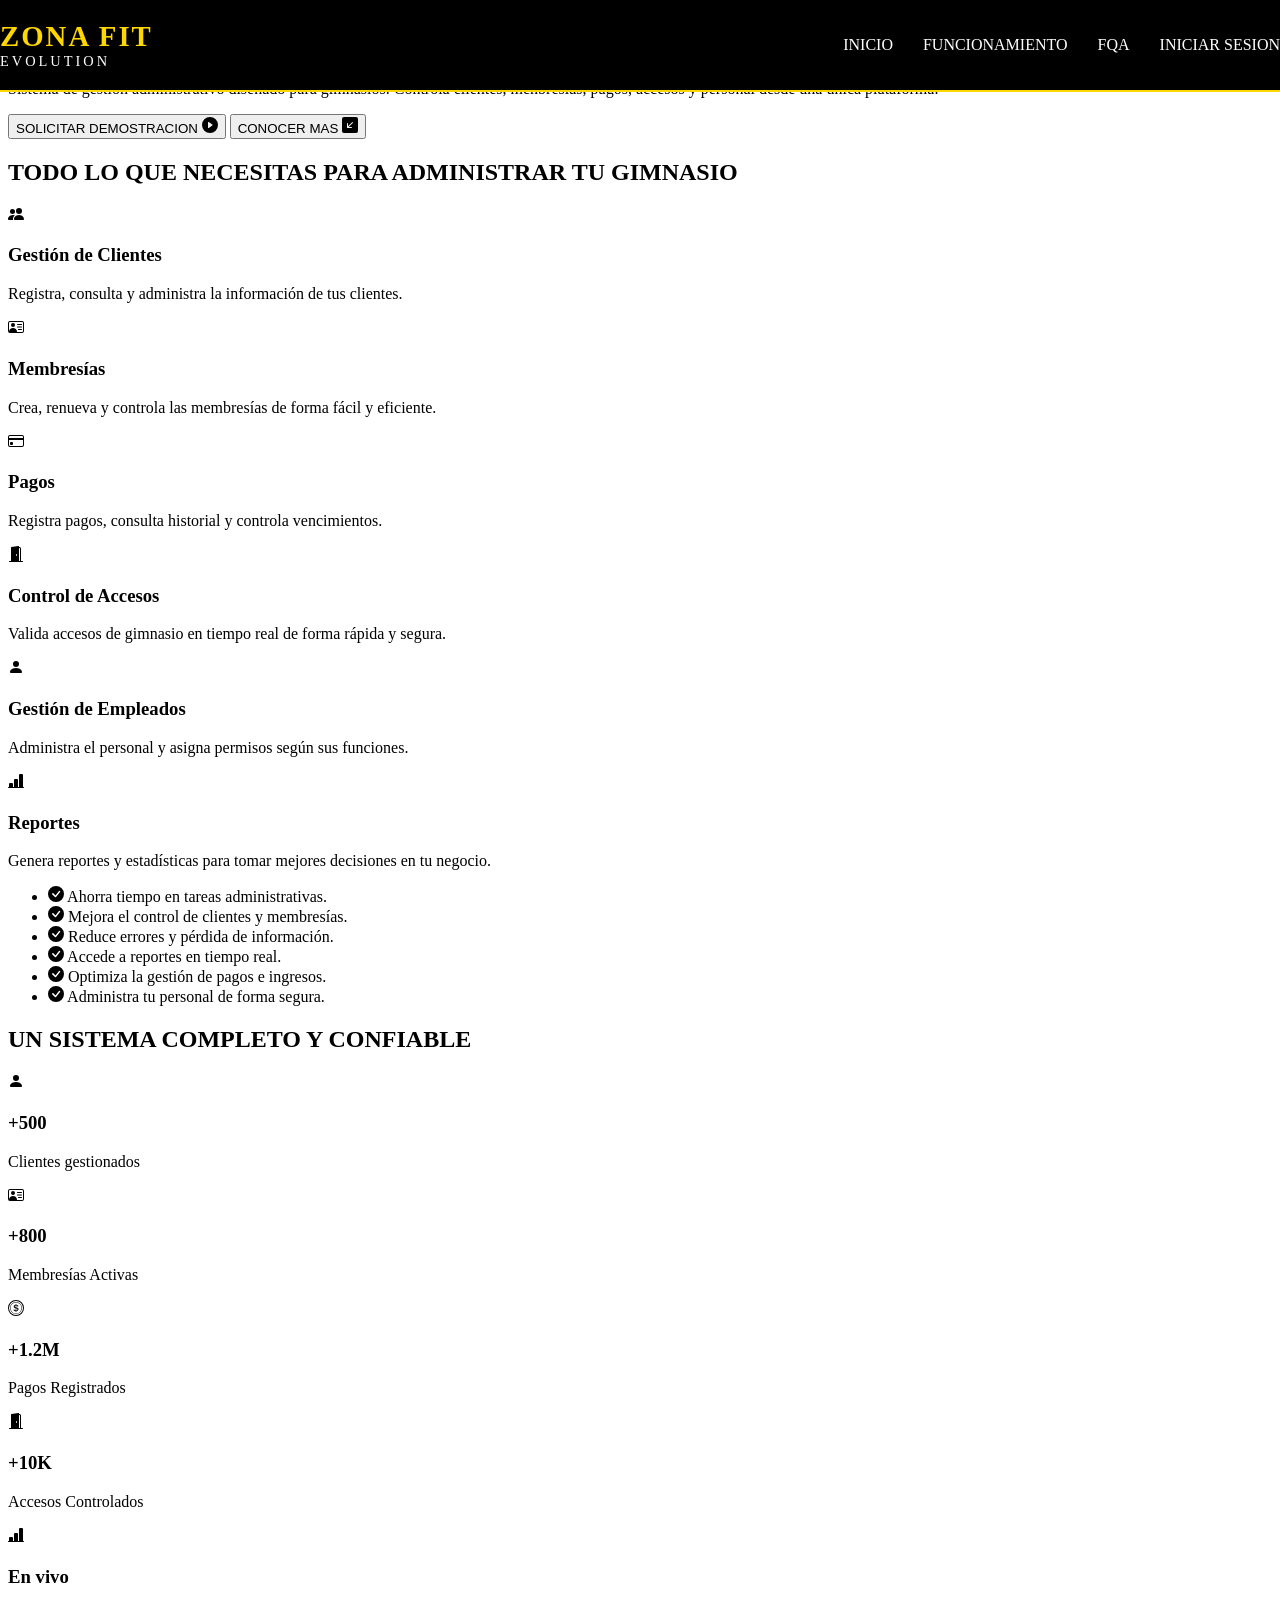
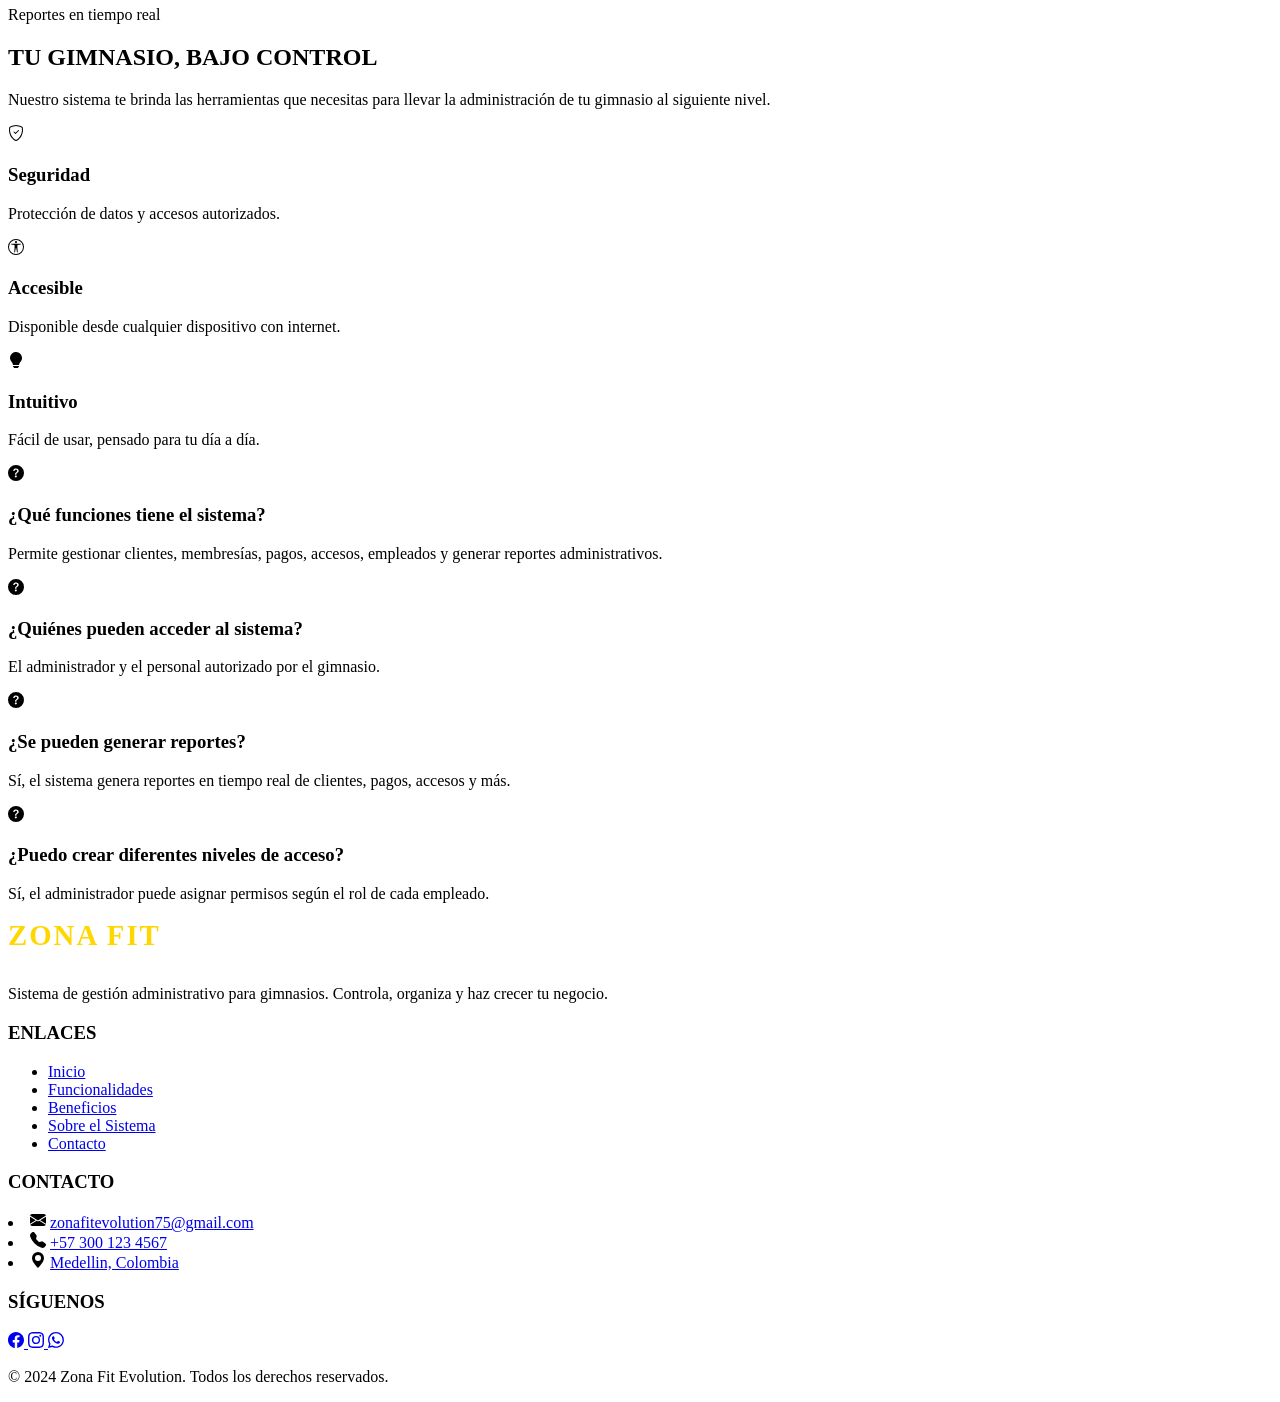
==== commit 825f7adc: "SCRUM-22 Implementar logo y nombre de Zona Fit Evolution con paleta negro y amarillo" ====
--- a/HTML/index.html
+++ b/HTML/index.html
@@ -4,6 +4,7 @@
     <meta charset="UTF-8">
     <meta name="viewport" content="width=device-width, initial-scale=1.0">
     <title>Landing page</title>
+   <link rel="stylesheet" href="../estilos_css/stilos.css">
 </head>
 <body>
 
--- a/estilos_css/stilos.css
+++ b/estilos_css/stilos.css
@@ -0,0 +1,2 @@
+@import url("header.css");
+@import url("variables.css");
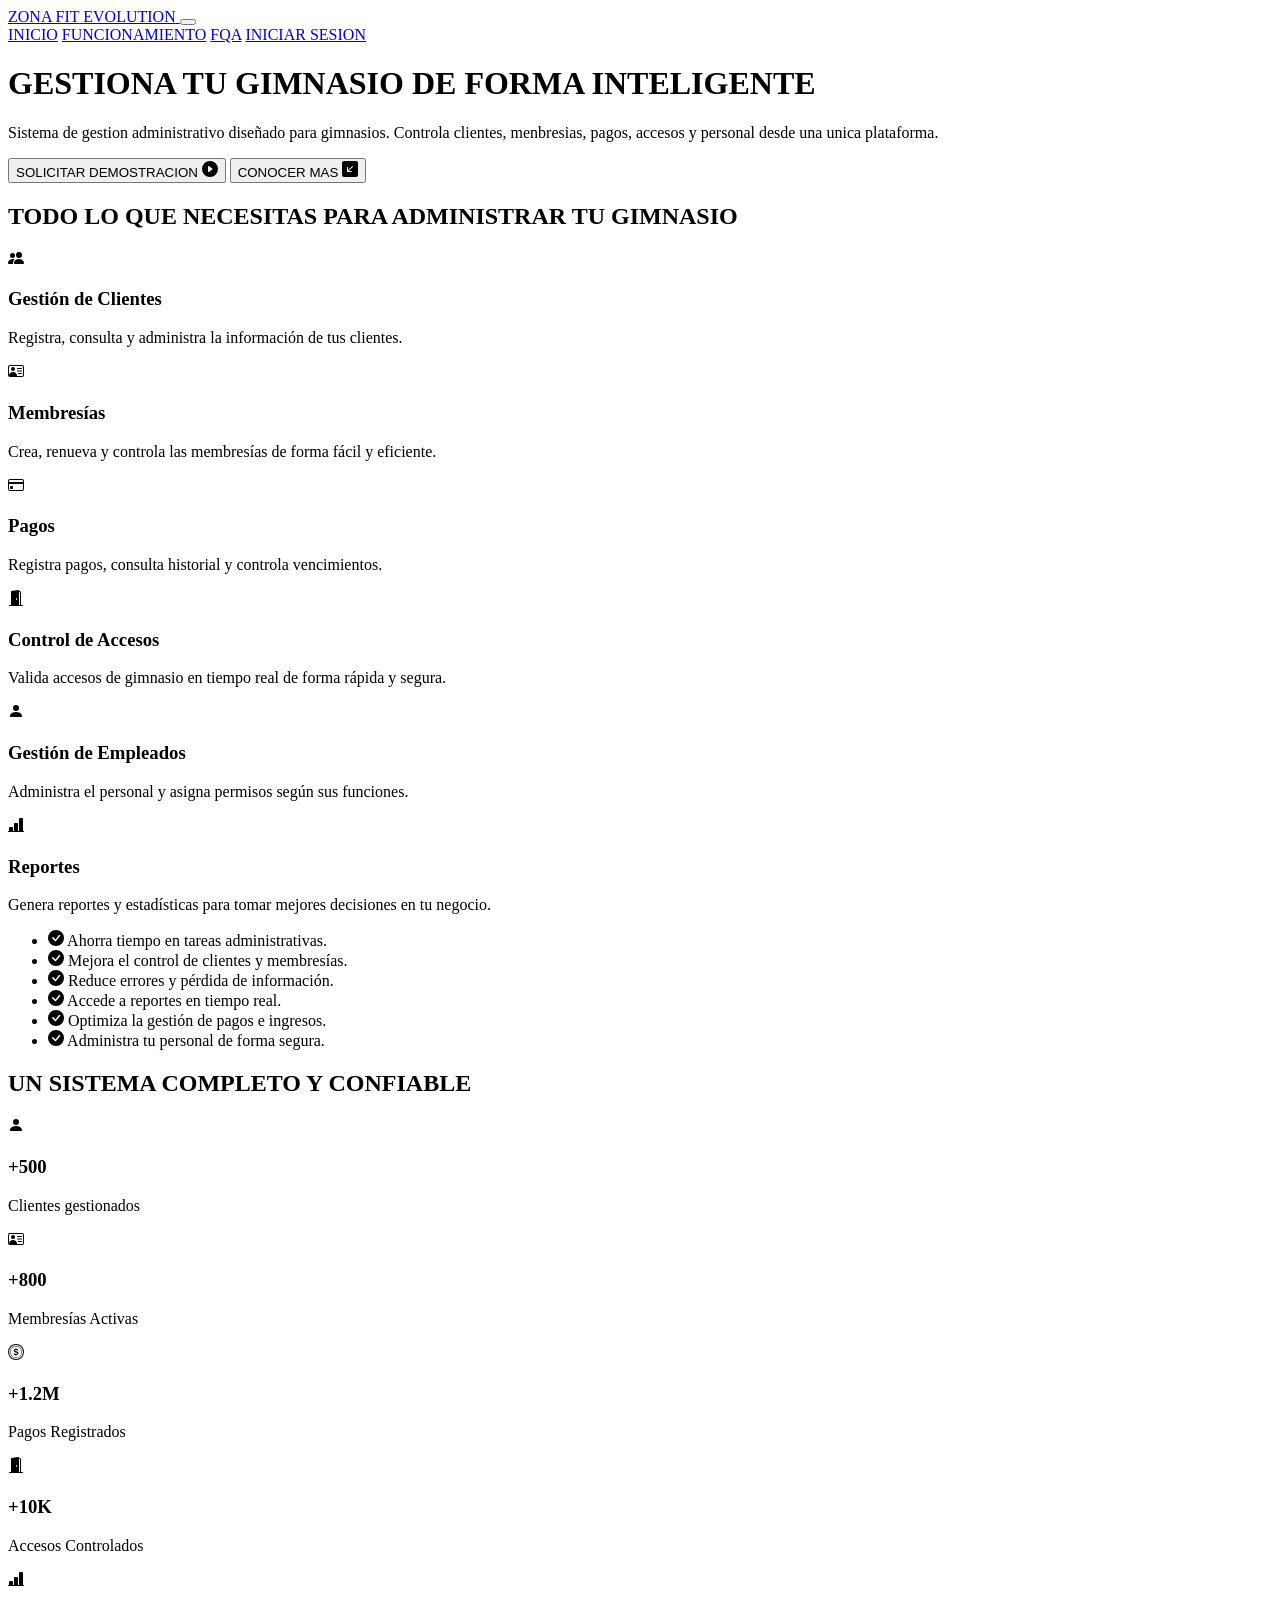
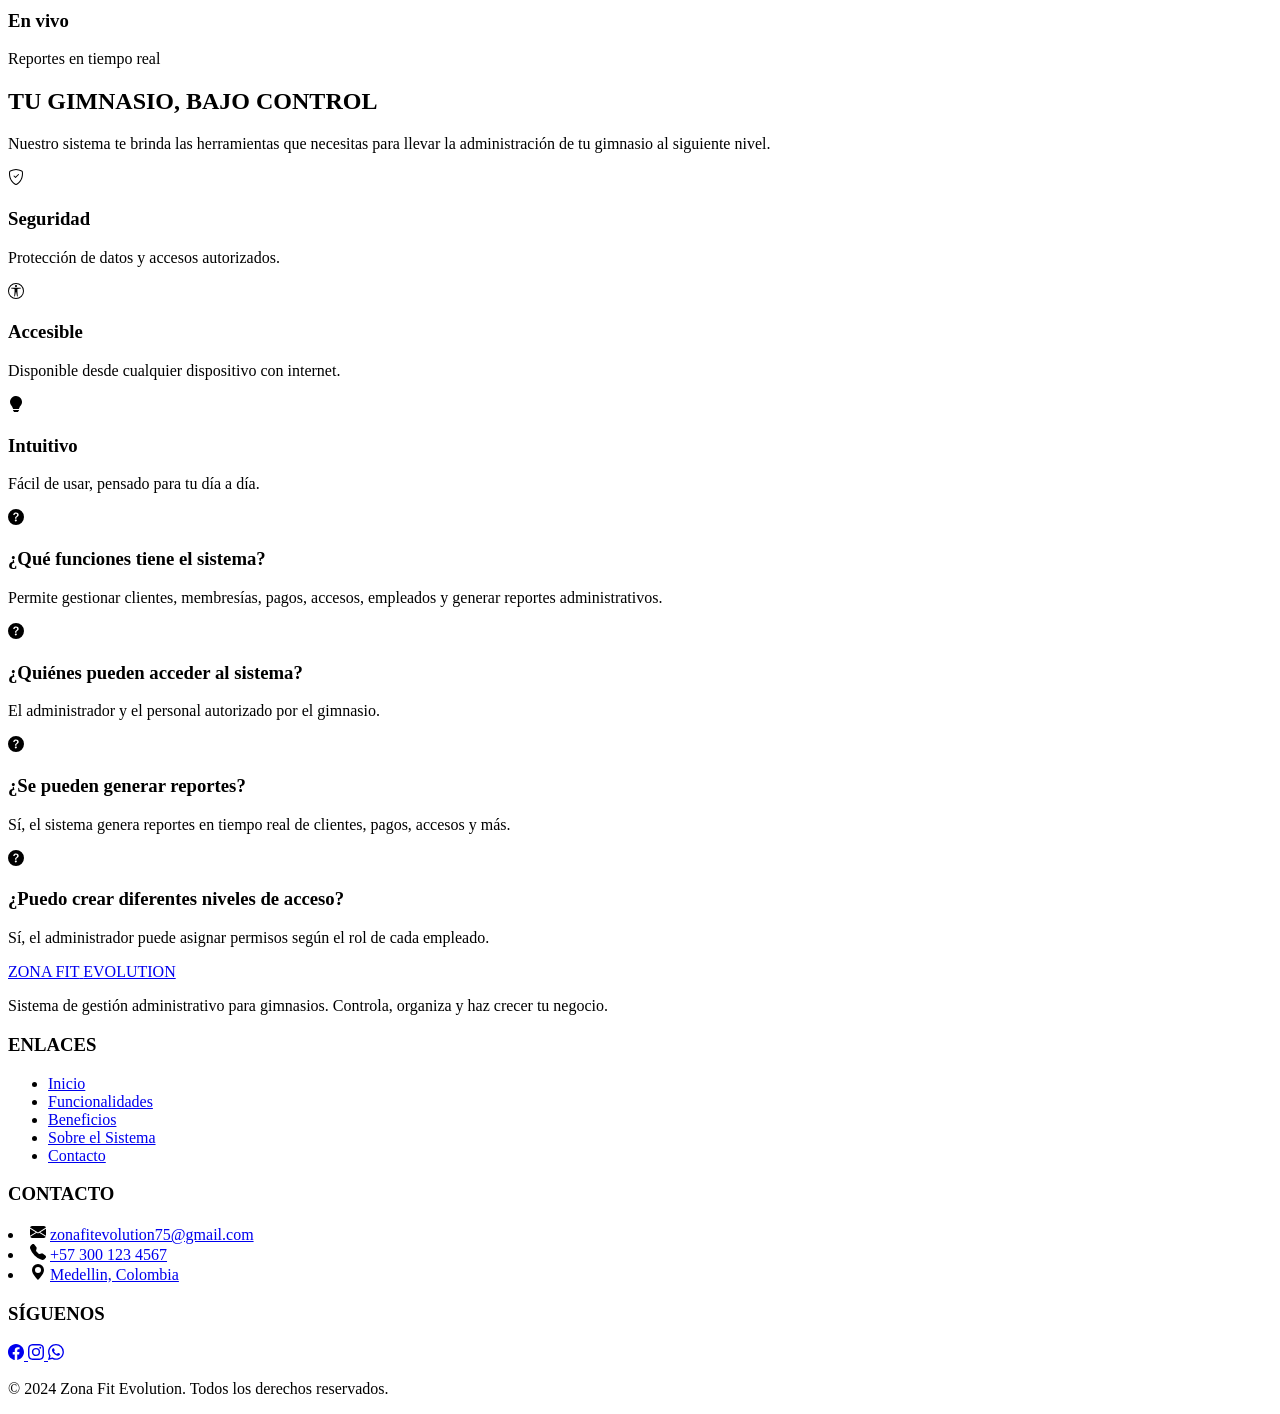
==== commit 9cc5157a: "funcionalidades responsive" ====
--- a/HTML/index.html
+++ b/HTML/index.html
@@ -1,405 +1,751 @@
-<!DOCTYPE html>
+<!doctype html>
 <html lang="es">
-<head>
-    <meta charset="UTF-8">
-    <meta name="viewport" content="width=device-width, initial-scale=1.0">
+  <head>
+    <meta charset="UTF-8" />
+    <meta name="viewport" content="width=device-width, initial-scale=1.0" />
     <title>Landing page</title>
-   <link rel="stylesheet" href="../estilos_css/stilos.css">
-</head>
-<body>
-
+  </head>
+  <body>
     <header>
-        <div class="container header__inner">
-            <a href="#inicio" class="logo">
-                <span class="logo__main">ZONA FIT</span>
-                <span class="logo__sub">EVOLUTION</span>
+      <div class="container header__inner">
+        <a href="#inicio" class="logo">
+          <span class="logo__main">ZONA FIT</span>
+          <span class="logo__sub">EVOLUTION</span>
+        </a>
+        <button class="menu-hamburguesa" id="btn-menu" aria-label="Abrir menú">
+          <span></span>
+          <span></span>
+          <span></span>
+        </button>
+
+        <nav class="nav" id="nav">
+          <a href="#inicio" class="nav_link">INICIO</a>
+          <a href="#funcionalidad" class="nav_link">FUNCIONAMIENTO</a>
+          <a href="#FQA" class="nav_link">FQA</a>
+          <a href="#" class="nav_link">INICIAR SESION</a>
+        </nav>
+      </div>
+    </header>
+
+    <div class="hero">
+      <div class="inicio">
+        <h1 class="titulo">
+          GESTIONA TU GIMNASIO <span>DE FORMA INTELIGENTE</span>
+        </h1>
+        <p class="descripcion">
+          Sistema de gestion administrativo diseñado para gimnasios. Controla
+          clientes, menbresias, pagos, accesos y personal desde una unica
+          plataforma.
+        </p>
+        <div class="botones">
+          <button class="boton_amarillo">
+            SOLICITAR DEMOSTRACION
+            <svg
+              xmlns="http://www.w3.org/2000/svg"
+              width="16"
+              height="16"
+              fill="currentColor"
+              class="bi bi-play-circle-fill"
+              viewBox="0 0 16 16"
+            >
+              <path
+                d="M16 8A8 8 0 1 1 0 8a8 8 0 0 1 16 0M6.79 5.093A.5.5 0 0 0 6 5.5v5a.5.5 0 0 0 .79.407l3.5-2.5a.5.5 0 0 0 0-.814z"
+              />
+            </svg>
+          </button>
+
+          <button class="boton_transparente">
+            CONOCER MAS
+            <svg
+              xmlns="http://www.w3.org/2000/svg"
+              width="16"
+              height="16"
+              fill="currentColor"
+              class="bi bi-arrow-down-left-square-fill"
+              viewBox="0 0 16 16"
+            >
+              <path
+                d="M2 16a2 2 0 0 1-2-2V2a2 2 0 0 1 2-2h12a2 2 0 0 1 2 2v12a2 2 0 0 1-2 2zm8.096-10.803L6 9.293V6.525a.5.5 0 0 0-1 0V10.5a.5.5 0 0 0 .5.5h3.975a.5.5 0 0 0 0-1H6.707l4.096-4.096a.5.5 0 1 0-.707-.707"
+              />
+            </svg>
+          </button>
+        </div>
+      </div>
+    </div>
+
+    <main>
+      <section class="funcionalidades" id="funcionalidad">
+        <h2>TODO LO QUE NECESITAS PARA <span>ADMINISTRAR TU GIMNASIO</span></h2>
+
+        <div class="contenedor_funcionalidades">
+          <article class="funcionalidad">
+            <div class="icono">
+              <svg
+                xmlns="http://www.w3.org/2000/svg"
+                width="16"
+                height="16"
+                fill="currentColor"
+                class="bi bi-people-fill"
+                viewBox="0 0 16 16"
+                aria-hidden="true"
+              >
+                <path
+                  d="M7 14s-1 0-1-1 1-4 5-4 5 3 5 4-1 1-1 1zm4-6a3 3 0 1 0 0-6 3 3 0 0 0 0 6m-5.784 6A2.24 2.24 0 0 1 5 13c0-1.355.68-2.75 1.936-3.72A6.3 6.3 0 0 0 5 9c-4 0-5 3-5 4s1 1 1 1zM4.5 8a2.5 2.5 0 1 0 0-5 2.5 2.5 0 0 0 0 5"
+                />
+              </svg>
+            </div>
+            <h3>Gestión de Clientes</h3>
+            <p>
+              Registra, consulta y administra la información de tus clientes.
+            </p>
+          </article>
+
+          <article class="funcionalidad">
+            <div class="icono">
+              <svg
+                xmlns="http://www.w3.org/2000/svg"
+                width="16"
+                height="16"
+                fill="currentColor"
+                class="bi bi-person-vcard"
+                viewBox="0 0 16 16"
+                aria-hidden="true"
+              >
+                <path
+                  d="M5 8a2 2 0 1 0 0-4 2 2 0 0 0 0 4m4-2.5a.5.5 0 0 1 .5-.5h4a.5.5 0 0 1 0 1h-4a.5.5 0 0 1-.5-.5M9 8a.5.5 0 0 1 .5-.5h4a.5.5 0 0 1 0 1h-4A.5.5 0 0 1 9 8m1 2.5a.5.5 0 0 1 .5-.5h3a.5.5 0 0 1 0 1h-3a.5.5 0 0 1-.5-.5"
+                />
+                <path
+                  d="M2 2a2 2 0 0 0-2 2v8a2 2 0 0 0 2 2h12a2 2 0 0 0 2-2V4a2 2 0 0 0-2-2zM1 4a1 1 0 0 1 1-1h12a1 1 0 0 1 1 1v8a1 1 0 0 1-1 1H8.96q.04-.245.04-.5C9 10.567 7.21 9 5 9c-2.086 0-3.8 1.398-3.984 3.181A1 1 0 0 1 1 12z"
+                />
+              </svg>
+            </div>
+            <h3>Membresías</h3>
+            <p>
+              Crea, renueva y controla las membresías de forma fácil y
+              eficiente.
+            </p>
+          </article>
+
+          <article class="funcionalidad">
+            <div class="icono">
+              <svg
+                xmlns="http://www.w3.org/2000/svg"
+                width="16"
+                height="16"
+                fill="currentColor"
+                class="bi bi-credit-card"
+                viewBox="0 0 16 16"
+                aria-hidden="true"
+              >
+                <path
+                  d="M0 4a2 2 0 0 1 2-2h12a2 2 0 0 1 2 2v8a2 2 0 0 1-2 2H2a2 2 0 0 1-2-2zm2-1a1 1 0 0 0-1 1v1h14V4a1 1 0 0 0-1-1zm13 4H1v5a1 1 0 0 0 1 1h12a1 1 0 0 0 1-1z"
+                />
+                <path
+                  d="M2 10a1 1 0 0 1 1-1h1a1 1 0 0 1 1 1v1a1 1 0 0 1-1 1H3a1 1 0 0 1-1-1z"
+                />
+              </svg>
+            </div>
+            <h3>Pagos</h3>
+            <p>Registra pagos, consulta historial y controla vencimientos.</p>
+          </article>
+
+          <article class="funcionalidad">
+            <div class="icono">
+              <svg
+                xmlns="http://www.w3.org/2000/svg"
+                width="16"
+                height="16"
+                fill="currentColor"
+                class="bi bi-door-open-fill"
+                viewBox="0 0 16 16"
+                aria-hidden="true"
+              >
+                <path
+                  d="M1.5 15a.5.5 0 0 0 0 1h13a.5.5 0 0 0 0-1H13V2.5A1.5 1.5 0 0 0 11.5 1H11V.5a.5.5 0 0 0-.57-.495l-7 1A.5.5 0 0 0 3 1.5V15zM11 2h.5a.5.5 0 0 1 .5.5V15h-1zm-2.5 8c-.276 0-.5-.448-.5-1s.224-1 .5-1 .5.448.5 1-.224 1-.5 1"
+                />
+              </svg>
+            </div>
+            <h3>Control de Accesos</h3>
+            <p>
+              Valida accesos de gimnasio en tiempo real de forma rápida y
+              segura.
+            </p>
+          </article>
+
+          <article class="funcionalidad">
+            <div class="icono">
+              <svg
+                xmlns="http://www.w3.org/2000/svg"
+                width="16"
+                height="16"
+                fill="currentColor"
+                class="bi bi-person-fill"
+                viewBox="0 0 16 16"
+                aria-hidden="true"
+              >
+                <path
+                  d="M3 14s-1 0-1-1 1-4 6-4 6 3 6 4-1 1-1 1zm5-6a3 3 0 1 0 0-6 3 3 0 0 0 0 6"
+                />
+              </svg>
+            </div>
+            <h3>Gestión de Empleados</h3>
+            <p>Administra el personal y asigna permisos según sus funciones.</p>
+          </article>
+
+          <article class="funcionalidad">
+            <div class="icono">
+              <svg
+                xmlns="http://www.w3.org/2000/svg"
+                width="16"
+                height="16"
+                fill="currentColor"
+                class="bi bi-bar-chart-line-fill"
+                viewBox="0 0 16 16"
+                aria-hidden="true"
+              >
+                <path
+                  d="M11 2a1 1 0 0 1 1-1h2a1 1 0 0 1 1 1v12h.5a.5.5 0 0 1 0 1H.5a.5.5 0 0 1 0-1H1v-3a1 1 0 0 1 1-1h2a1 1 0 0 1 1 1v3h1V7a1 1 0 0 1 1-1h2a1 1 0 0 1 1 1v7h1z"
+                />
+              </svg>
+            </div>
+            <h3>Reportes</h3>
+            <p>
+              Genera reportes y estadísticas para tomar mejores decisiones en tu
+              negocio.
+            </p>
+          </article>
+        </div>
+      </section>
+
+      <section class="beneficios" id="beneficios">
+        <div class="beneficios_contenido">
+          <div class="beneficios_texto">
+            <ul class="beneficios_lista">
+              <li>
+                <svg
+                  class="icono_lista"
+                  xmlns="http://www.w3.org/2000/svg"
+                  width="16"
+                  height="16"
+                  fill="currentColor"
+                  viewBox="0 0 16 16"
+                  aria-hidden="true"
+                >
+                  <path
+                    d="M16 8A8 8 0 1 1 0 8a8 8 0 0 1 16 0m-3.97-3.03a.75.75 0 0 0-1.08.022L7.477 9.417 5.384 7.323a.75.75 0 0 0-1.06 1.06L6.97 11.03a.75.75 0 0 0 1.079-.02l3.992-4.99a.75.75 0 0 0-.01-1.05z"
+                  />
+                </svg>
+                Ahorra tiempo en tareas administrativas.
+              </li>
+
+              <li>
+                <svg
+                  class="icono_lista"
+                  xmlns="http://www.w3.org/2000/svg"
+                  width="16"
+                  height="16"
+                  fill="currentColor"
+                  viewBox="0 0 16 16"
+                  aria-hidden="true"
+                >
+                  <path
+                    d="M16 8A8 8 0 1 1 0 8a8 8 0 0 1 16 0m-3.97-3.03a.75.75 0 0 0-1.08.022L7.477 9.417 5.384 7.323a.75.75 0 0 0-1.06 1.06L6.97 11.03a.75.75 0 0 0 1.079-.02l3.992-4.99a.75.75 0 0 0-.01-1.05z"
+                  />
+                </svg>
+                Mejora el control de clientes y membresías.
+              </li>
+
+              <li>
+                <svg
+                  class="icono_lista"
+                  xmlns="http://www.w3.org/2000/svg"
+                  width="16"
+                  height="16"
+                  fill="currentColor"
+                  viewBox="0 0 16 16"
+                  aria-hidden="true"
+                >
+                  <path
+                    d="M16 8A8 8 0 1 1 0 8a8 8 0 0 1 16 0m-3.97-3.03a.75.75 0 0 0-1.08.022L7.477 9.417 5.384 7.323a.75.75 0 0 0-1.06 1.06L6.97 11.03a.75.75 0 0 0 1.079-.02l3.992-4.99a.75.75 0 0 0-.01-1.05z"
+                  />
+                </svg>
+                Reduce errores y pérdida de información.
+              </li>
+
+              <li>
+                <svg
+                  class="icono_lista"
+                  xmlns="http://www.w3.org/2000/svg"
+                  width="16"
+                  height="16"
+                  fill="currentColor"
+                  viewBox="0 0 16 16"
+                  aria-hidden="true"
+                >
+                  <path
+                    d="M16 8A8 8 0 1 1 0 8a8 8 0 0 1 16 0m-3.97-3.03a.75.75 0 0 0-1.08.022L7.477 9.417 5.384 7.323a.75.75 0 0 0-1.06 1.06L6.97 11.03a.75.75 0 0 0 1.079-.02l3.992-4.99a.75.75 0 0 0-.01-1.05z"
+                  />
+                </svg>
+                Accede a reportes en tiempo real.
+              </li>
+
+              <li>
+                <svg
+                  class="icono_lista"
+                  xmlns="http://www.w3.org/2000/svg"
+                  width="16"
+                  height="16"
+                  fill="currentColor"
+                  viewBox="0 0 16 16"
+                  aria-hidden="true"
+                >
+                  <path
+                    d="M16 8A8 8 0 1 1 0 8a8 8 0 0 1 16 0m-3.97-3.03a.75.75 0 0 0-1.08.022L7.477 9.417 5.384 7.323a.75.75 0 0 0-1.06 1.06L6.97 11.03a.75.75 0 0 0 1.079-.02l3.992-4.99a.75.75 0 0 0-.01-1.05z"
+                  />
+                </svg>
+                Optimiza la gestión de pagos e ingresos.
+              </li>
+
+              <li>
+                <svg
+                  class="icono_lista"
+                  xmlns="http://www.w3.org/2000/svg"
+                  width="16"
+                  height="16"
+                  fill="currentColor"
+                  viewBox="0 0 16 16"
+                  aria-hidden="true"
+                >
+                  <path
+                    d="M16 8A8 8 0 1 1 0 8a8 8 0 0 1 16 0m-3.97-3.03a.75.75 0 0 0-1.08.022L7.477 9.417 5.384 7.323a.75.75 0 0 0-1.06 1.06L6.97 11.03a.75.75 0 0 0 1.079-.02l3.992-4.99a.75.75 0 0 0-.01-1.05z"
+                  />
+                </svg>
+                Administra tu personal de forma segura.
+              </li>
+            </ul>
+          </div>
+        </div>
+      </section>
+
+      <section class="stats" id="stats">
+        <h2>UN SISTEMA COMPLETO Y CONFIABLE</h2>
+        <div class="contenedor_stats">
+          <article class="contenido_stats">
+            <div class="icono">
+              <svg
+                xmlns="http://www.w3.org/2000/svg"
+                width="16"
+                height="16"
+                fill="currentColor"
+                class="bi bi-person-fill"
+                viewBox="0 0 16 16"
+                aria-hidden="true"
+              >
+                <path
+                  d="M3 14s-1 0-1-1 1-4 6-4 6 3 6 4-1 1-1 1zm5-6a3 3 0 1 0 0-6 3 3 0 0 0 0 6"
+                />
+              </svg>
+            </div>
+            <h3>+500</h3>
+            <p>Clientes gestionados</p>
+          </article>
+
+          <article class="contenido_stats">
+            <div class="icono">
+              <svg
+                xmlns="http://www.w3.org/2000/svg"
+                width="16"
+                height="16"
+                fill="currentColor"
+                class="bi bi-person-vcard"
+                viewBox="0 0 16 16"
+                aria-hidden="true"
+              >
+                <path
+                  d="M5 8a2 2 0 1 0 0-4 2 2 0 0 0 0 4m4-2.5a.5.5 0 0 1 .5-.5h4a.5.5 0 0 1 0 1h-4a.5.5 0 0 1-.5-.5M9 8a.5.5 0 0 1 .5-.5h4a.5.5 0 0 1 0 1h-4A.5.5 0 0 1 9 8m1 2.5a.5.5 0 0 1 .5-.5h3a.5.5 0 0 1 0 1h-3a.5.5 0 0 1-.5-.5"
+                />
+                <path
+                  d="M2 2a2 2 0 0 0-2 2v8a2 2 0 0 0 2 2h12a2 2 0 0 0 2-2V4a2 2 0 0 0-2-2zM1 4a1 1 0 0 1 1-1h12a1 1 0 0 1 1 1v8a1 1 0 0 1-1 1H8.96q.04-.245.04-.5C9 10.567 7.21 9 5 9c-2.086 0-3.8 1.398-3.984 3.181A1 1 0 0 1 1 12z"
+                />
+              </svg>
+            </div>
+            <h3>+800</h3>
+            <p>Membresías Activas</p>
+          </article>
+
+          <article class="contenido_stats">
+            <div class="icono">
+              <svg
+                xmlns="http://www.w3.org/2000/svg"
+                width="16"
+                height="16"
+                fill="currentColor"
+                class="bi bi-coin"
+                viewBox="0 0 16 16"
+                aria-hidden="true"
+              >
+                <path
+                  d="M5.5 9.511c.076.954.83 1.697 2.182 1.785V12h.6v-.709c1.4-.098 2.218-.846 2.218-1.932 0-.987-.626-1.496-1.745-1.76l-.473-.112V5.57c.6.068.982.396 1.074.85h1.052c-.076-.919-.864-1.638-2.126-1.716V4h-.6v.719c-1.195.117-2.01.836-2.01 1.853 0 .9.606 1.472 1.613 1.707l.397.098v2.034c-.615-.093-1.022-.43-1.114-.9zm2.177-2.166c-.59-.137-.91-.416-.91-.836 0-.47.345-.822.915-.925v1.76h-.005zm.692 1.193c.717.166 1.048.435 1.048.91 0 .542-.412.914-1.135.982V8.518z"
+                />
+                <path
+                  d="M8 15A7 7 0 1 1 8 1a7 7 0 0 1 0 14m0 1A8 8 0 1 0 8 0a8 8 0 0 0 0 16"
+                />
+                <path
+                  d="M8 13.5a5.5 5.5 0 1 1 0-11 5.5 5.5 0 0 1 0 11m0 .5A6 6 0 1 0 8 2a6 6 0 0 0 0 12"
+                />
+              </svg>
+            </div>
+            <h3>+1.2M</h3>
+            <p>Pagos Registrados</p>
+          </article>
+
+          <article class="contenido_stats">
+            <div class="icono">
+              <svg
+                xmlns="http://www.w3.org/2000/svg"
+                width="16"
+                height="16"
+                fill="currentColor"
+                class="bi bi-door-open-fill"
+                viewBox="0 0 16 16"
+                aria-hidden="true"
+              >
+                <path
+                  d="M1.5 15a.5.5 0 0 0 0 1h13a.5.5 0 0 0 0-1H13V2.5A1.5 1.5 0 0 0 11.5 1H11V.5a.5.5 0 0 0-.57-.495l-7 1A.5.5 0 0 0 3 1.5V15zM11 2h.5a.5.5 0 0 1 .5.5V15h-1zm-2.5 8c-.276 0-.5-.448-.5-1s.224-1 .5-1 .5.448.5 1-.224 1-.5 1"
+                />
+              </svg>
+            </div>
+            <h3>+10K</h3>
+            <p>Accesos Controlados</p>
+          </article>
+
+          <article class="contenido_stats">
+            <div class="icono">
+              <svg
+                xmlns="http://www.w3.org/2000/svg"
+                width="16"
+                height="16"
+                fill="currentColor"
+                class="bi bi-bar-chart-line-fill"
+                viewBox="0 0 16 16"
+                aria-hidden="true"
+              >
+                <path
+                  d="M11 2a1 1 0 0 1 1-1h2a1 1 0 0 1 1 1v12h.5a.5.5 0 0 1 0 1H.5a.5.5 0 0 1 0-1H1v-3a1 1 0 0 1 1-1h2a1 1 0 0 1 1 1v3h1V7a1 1 0 0 1 1-1h2a1 1 0 0 1 1 1v7h1z"
+                />
+              </svg>
+            </div>
+            <h3>En vivo</h3>
+            <p>Reportes en tiempo real</p>
+          </article>
+        </div>
+      </section>
+
+      <section class="seguridad" id="id_seguridad">
+        <h2>TU GIMNASIO, <span>BAJO CONTROL</span></h2>
+        <p>
+          Nuestro sistema te brinda las herramientas que necesitas para llevar
+          la administración de tu gimnasio al siguiente nivel.
+        </p>
+
+        <div class="contenedor_seguridad">
+          <article class="contenido_seguridad">
+            <div class="icono">
+              <svg
+                xmlns="http://www.w3.org/2000/svg"
+                width="16"
+                height="16"
+                fill="currentColor"
+                class="bi bi-shield-check"
+                viewBox="0 0 16 16"
+                aria-hidden="true"
+              >
+                <path
+                  d="M5.338 1.59a61 61 0 0 0-2.837.856.48.48 0 0 0-.328.39c-.554 4.157.726 7.19 2.253 9.188a10.7 10.7 0 0 0 2.287 2.233c.346.244.652.42.893.533q.18.085.293.118a1 1 0 0 0 .101.025 1 1 0 0 0 .1-.025q.114-.034.294-.118c.24-.113.547-.29.893-.533a10.7 10.7 0 0 0 2.287-2.233c1.527-1.997 2.807-5.031 2.253-9.188a.48.48 0 0 0-.328-.39c-.651-.213-1.75-.56-2.837-.855C9.552 1.29 8.531 1.067 8 1.067c-.53 0-1.552.223-2.662.524zM5.072.56C6.157.265 7.31 0 8 0s1.843.265 2.928.56c1.11.3 2.229.655 2.887.87a1.54 1.54 0 0 1 1.044 1.262c.596 4.477-.787 7.795-2.465 9.99a11.8 11.8 0 0 1-2.517 2.453 7 7 0 0 1-1.048.625c-.28.132-.581.24-.829.24s-.548-.108-.829-.24a7 7 0 0 1-1.048-.625 11.8 11.8 0 0 1-2.517-2.453C1.928 10.487.545 7.169 1.141 2.692A1.54 1.54 0 0 1 2.185 1.43 63 63 0 0 1 5.072.56"
+                />
+                <path
+                  d="M10.854 5.146a.5.5 0 0 1 0 .708l-3 3a.5.5 0 0 1-.708 0l-1.5-1.5a.5.5 0 1 1 .708-.708L7.5 7.793l2.646-2.647a.5.5 0 0 1 .708 0"
+                />
+              </svg>
+            </div>
+            <h3>Seguridad</h3>
+            <p>Protección de datos y accesos autorizados.</p>
+          </article>
+
+          <article class="contenido_seguridad">
+            <div class="icono">
+              <svg
+                xmlns="http://www.w3.org/2000/svg"
+                width="16"
+                height="16"
+                fill="currentColor"
+                class="bi bi-universal-access-circle"
+                viewBox="0 0 16 16"
+                aria-hidden="true"
+              >
+                <path
+                  d="M8 4.143A1.071 1.071 0 1 0 8 2a1.071 1.071 0 0 0 0 2.143m-4.668 1.47 3.24.316v2.5l-.323 4.585A.383.383 0 0 0 7 13.14l.826-4.017c.045-.18.301-.18.346 0L9 13.139a.383.383 0 0 0 .752-.125L9.43 8.43v-2.5l3.239-.316a.38.38 0 0 0-.047-.756H3.379a.38.38 0 0 0-.047.756Z"
+                />
+                <path
+                  d="M8 0a8 8 0 1 0 0 16A8 8 0 0 0 8 0M1 8a7 7 0 1 1 14 0A7 7 0 0 1 1 8"
+                />
+              </svg>
+            </div>
+            <h3>Accesible</h3>
+            <p>Disponible desde cualquier dispositivo con internet.</p>
+          </article>
+
+          <article class="contenido_seguridad">
+            <div class="icono">
+              <svg
+                xmlns="http://www.w3.org/2000/svg"
+                width="16"
+                height="16"
+                fill="currentColor"
+                class="bi bi-lightbulb-fill"
+                viewBox="0 0 16 16"
+                aria-hidden="true"
+              >
+                <path
+                  d="M2 6a6 6 0 1 1 10.174 4.31c-.203.196-.359.4-.453.619l-.762 1.769A.5.5 0 0 1 10.5 13h-5a.5.5 0 0 1-.46-.302l-.761-1.77a2 2 0 0 0-.453-.618A5.98 5.98 0 0 1 2 6m3 8.5a.5.5 0 0 1 .5-.5h5a.5.5 0 0 1 0 1l-.224.447a1 1 0 0 1-.894.553H6.618a1 1 0 0 1-.894-.553L5.5 15a.5.5 0 0 1-.5-.5"
+                />
+              </svg>
+            </div>
+            <h3>Intuitivo</h3>
+            <p>Fácil de usar, pensado para tu día a día.</p>
+          </article>
+        </div>
+      </section>
+
+      <section class="FQA" id="FQA">
+        <div class="contenedor_FQA">
+          <article class="contenido_FQA">
+            <div class="icono">
+              <svg
+                xmlns="http://www.w3.org/2000/svg"
+                width="16"
+                height="16"
+                fill="currentColor"
+                class="bi bi-question-circle-fill"
+                viewBox="0 0 16 16"
+                aria-hidden="true"
+              >
+                <path
+                  d="M16 8A8 8 0 1 1 0 8a8 8 0 0 1 16 0M5.496 6.033h.825c.138 0 .248-.113.266-.25.09-.656.54-1.134 1.342-1.134.686 0 1.314.343 1.314 1.168 0 .635-.374.927-.965 1.371-.673.489-1.206 1.06-1.168 1.987l.003.217a.25.25 0 0 0 .25.246h.811a.25.25 0 0 0 .25-.25v-.105c0-.718.273-.927 1.01-1.486.609-.463 1.244-.977 1.244-2.056 0-1.511-1.276-2.241-2.673-2.241-1.267 0-2.655.59-2.75 2.286a.237.237 0 0 0 .241.247m2.325 6.443c.61 0 1.029-.394 1.029-.927 0-.552-.42-.94-1.029-.94-.584 0-1.009.388-1.009.94 0 .533.425.927 1.01.927z"
+                />
+              </svg>
+            </div>
+            <h3>¿Qué funciones tiene el sistema?</h3>
+            <p>
+              Permite gestionar clientes, membresías, pagos, accesos, empleados
+              y generar reportes administrativos.
+            </p>
+          </article>
+
+          <article class="contenido_FQA">
+            <div class="icono">
+              <svg
+                xmlns="http://www.w3.org/2000/svg"
+                width="16"
+                height="16"
+                fill="currentColor"
+                class="bi bi-question-circle-fill"
+                viewBox="0 0 16 16"
+                aria-hidden="true"
+              >
+                <path
+                  d="M16 8A8 8 0 1 1 0 8a8 8 0 0 1 16 0M5.496 6.033h.825c.138 0 .248-.113.266-.25.09-.656.54-1.134 1.342-1.134.686 0 1.314.343 1.314 1.168 0 .635-.374.927-.965 1.371-.673.489-1.206 1.06-1.168 1.987l.003.217a.25.25 0 0 0 .25.246h.811a.25.25 0 0 0 .25-.25v-.105c0-.718.273-.927 1.01-1.486.609-.463 1.244-.977 1.244-2.056 0-1.511-1.276-2.241-2.673-2.241-1.267 0-2.655.59-2.75 2.286a.237.237 0 0 0 .241.247m2.325 6.443c.61 0 1.029-.394 1.029-.927 0-.552-.42-.94-1.029-.94-.584 0-1.009.388-1.009.94 0 .533.425.927 1.01.927z"
+                />
+              </svg>
+            </div>
+            <h3>¿Quiénes pueden acceder al sistema?</h3>
+            <p>El administrador y el personal autorizado por el gimnasio.</p>
+          </article>
+
+          <article class="contenido_FQA">
+            <div class="icono">
+              <svg
+                xmlns="http://www.w3.org/2000/svg"
+                width="16"
+                height="16"
+                fill="currentColor"
+                class="bi bi-question-circle-fill"
+                viewBox="0 0 16 16"
+                aria-hidden="true"
+              >
+                <path
+                  d="M16 8A8 8 0 1 1 0 8a8 8 0 0 1 16 0M5.496 6.033h.825c.138 0 .248-.113.266-.25.09-.656.54-1.134 1.342-1.134.686 0 1.314.343 1.314 1.168 0 .635-.374.927-.965 1.371-.673.489-1.206 1.06-1.168 1.987l.003.217a.25.25 0 0 0 .25.246h.811a.25.25 0 0 0 .25-.25v-.105c0-.718.273-.927 1.01-1.486.609-.463 1.244-.977 1.244-2.056 0-1.511-1.276-2.241-2.673-2.241-1.267 0-2.655.59-2.75 2.286a.237.237 0 0 0 .241.247m2.325 6.443c.61 0 1.029-.394 1.029-.927 0-.552-.42-.94-1.029-.94-.584 0-1.009.388-1.009.94 0 .533.425.927 1.01.927z"
+                />
+              </svg>
+            </div>
+            <h3>¿Se pueden generar reportes?</h3>
+            <p>
+              Sí, el sistema genera reportes en tiempo real de clientes, pagos,
+              accesos y más.
+            </p>
+          </article>
+
+          <article class="contenido_FQA">
+            <div class="icono">
+              <svg
+                xmlns="http://www.w3.org/2000/svg"
+                width="16"
+                height="16"
+                fill="currentColor"
+                class="bi bi-question-circle-fill"
+                viewBox="0 0 16 16"
+                aria-hidden="true"
+              >
+                <path
+                  d="M16 8A8 8 0 1 1 0 8a8 8 0 0 1 16 0M5.496 6.033h.825c.138 0 .248-.113.266-.25.09-.656.54-1.134 1.342-1.134.686 0 1.314.343 1.314 1.168 0 .635-.374.927-.965 1.371-.673.489-1.206 1.06-1.168 1.987l.003.217a.25.25 0 0 0 .25.246h.811a.25.25 0 0 0 .25-.25v-.105c0-.718.273-.927 1.01-1.486.609-.463 1.244-.977 1.244-2.056 0-1.511-1.276-2.241-2.673-2.241-1.267 0-2.655.59-2.75 2.286a.237.237 0 0 0 .241.247m2.325 6.443c.61 0 1.029-.394 1.029-.927 0-.552-.42-.94-1.029-.94-.584 0-1.009.388-1.009.94 0 .533.425.927 1.01.927z"
+                />
+              </svg>
+            </div>
+            <h3>¿Puedo crear diferentes niveles de acceso?</h3>
+            <p>
+              Sí, el administrador puede asignar permisos según el rol de cada
+              empleado.
+            </p>
+          </article>
+        </div>
+      </section>
+    </main>
+
+    <footer class="footer">
+      <div class="container footer_grid">
+        <section class="footer_col footer_marca">
+          <a href="#inicio" class="logo">
+            <span class="logo__main">ZONA FIT</span>
+            <span class="logo__sub">EVOLUTION</span>
+          </a>
+
+          <p>
+            Sistema de gestión administrativo para gimnasios. Controla, organiza
+            y haz crecer tu negocio.
+          </p>
+        </section>
+
+        <section class="footer_col">
+          <h3 class="footer_titulo footer_titulo--acento">ENLACES</h3>
+
+          <ul class="footer_lista">
+            <li><a href="#inicio">Inicio</a></li>
+            <li><a href="#funcionalidad">Funcionalidades</a></li>
+            <li><a href="#beneficios">Beneficios</a></li>
+            <li><a href="#id_seguridad">Sobre el Sistema</a></li>
+            <li><a href="#contacto">Contacto</a></li>
+          </ul>
+        </section>
+
+        <section class="footer_col">
+          <h3 class="footer_titulo">CONTACTO</h3>
+          <li>
+            <svg
+              xmlns="http://www.w3.org/2000/svg"
+              width="16"
+              height="16"
+              fill="currentColor"
+              class="bi bi-envelope-fill"
+              viewBox="0 0 16 16"
+            >
+              <path
+                d="M.05 3.555A2 2 0 0 1 2 2h12a2 2 0 0 1 1.95 1.555L8 8.414zM0 4.697v7.104l5.803-3.558zM6.761 8.83l-6.57 4.027A2 2 0 0 0 2 14h12a2 2 0 0 0 1.808-1.144l-6.57-4.027L8 9.586zm3.436-.586L16 11.801V4.697z"
+              />
+            </svg>
+            <a href="#">zonafitevolution75@gmail.com</a>
+          </li>
+
+          <li>
+            <svg
+              xmlns="http://www.w3.org/2000/svg"
+              width="16"
+              height="16"
+              fill="currentColor"
+              class="bi bi-telephone-fill"
+              viewBox="0 0 16 16"
+            >
+              <path
+                fill-rule="evenodd"
+                d="M1.885.511a1.745 1.745 0 0 1 2.61.163L6.29 2.98c.329.423.445.974.315 1.494l-.547 2.19a.68.68 0 0 0 .178.643l2.457 2.457a.68.68 0 0 0 .644.178l2.189-.547a1.75 1.75 0 0 1 1.494.315l2.306 1.794c.829.645.905 1.87.163 2.611l-1.034 1.034c-.74.74-1.846 1.065-2.877.702a18.6 18.6 0 0 1-7.01-4.42 18.6 18.6 0 0 1-4.42-7.009c-.362-1.03-.037-2.137.703-2.877z"
+              />
+            </svg>
+            <a href="#">+57 300 123 4567</a>
+          </li>
+
+          <li>
+            <svg
+              xmlns="http://www.w3.org/2000/svg"
+              width="16"
+              height="16"
+              fill="currentColor"
+              class="bi bi-geo-alt-fill"
+              viewBox="0 0 16 16"
+            >
+              <path
+                d="M8 16s6-5.686 6-10A6 6 0 0 0 2 6c0 4.314 6 10 6 10m0-7a3 3 0 1 1 0-6 3 3 0 0 1 0 6"
+              />
+            </svg>
+            <a href="#">Medellin, Colombia</a>
+          </li>
+
+          <ul class="footer_contacto"></ul>
+        </section>
+
+        <section class="footer_col">
+          <h3 class="footer_titulo">SÍGUENOS</h3>
+
+          <div class="footer_redes">
+            <a href="#" class="footer_red" aria-label="Facebook">
+              <svg
+                xmlns="http://www.w3.org/2000/svg"
+                width="16"
+                height="16"
+                fill="currentColor"
+                class="bi bi-facebook"
+                viewBox="0 0 16 16"
+              >
+                <path
+                  d="M16 8.049c0-4.446-3.582-8.05-8-8.05C3.58 0-.002 3.603-.002 8.05c0 4.017 2.926 7.347 6.75 7.951v-5.625h-2.03V8.05H6.75V6.275c0-2.017 1.195-3.131 3.022-3.131.876 0 1.791.157 1.791.157v1.98h-1.009c-.993 0-1.303.621-1.303 1.258v1.51h2.218l-.354 2.326H9.25V16c3.824-.604 6.75-3.934 6.75-7.951"
+                />
+              </svg>
             </a>
 
-            <nav class="nav" id="nav">
-                <a href="#inicio" class="nav_link">INICIO</a>
-                <a href="#funcionalidad" class="nav_link">FUNCIONAMIENTO</a>
-                <a href="#FQA" class="nav_link">FQA</a>
-                <a href="#" class="nav_link">INICIAR SESION</a>
-            </nav>
-        </div>
-    </header>
-
-    <div class = "hero">
-        <div class = "inicio">
-            <h1 class = "titulo">
-                GESTIONA TU GIMNASIO <span>DE FORMA INTELIGENTE</span>
-            </h1>
-            <p class="descripcion">
-                Sistema de gestion administrativo diseñado para gimnasios. Controla clientes, menbresias, pagos, accesos y personal desde una unica plataforma.
-            </p>
-            <div class = "botones">
-                <button class = "boton_amarillo">SOLICITAR DEMOSTRACION
-                     <svg xmlns="http://www.w3.org/2000/svg" width="16" height="16" fill="currentColor" class="bi bi-play-circle-fill" viewBox="0 0 16 16">
-  <path d="M16 8A8 8 0 1 1 0 8a8 8 0 0 1 16 0M6.79 5.093A.5.5 0 0 0 6 5.5v5a.5.5 0 0 0 .79.407l3.5-2.5a.5.5 0 0 0 0-.814z"/>
-</svg></button>
-
-<button class="boton_transparente">
-    CONOCER MAS 
-    <svg xmlns="http://www.w3.org/2000/svg" width="16" height="16" fill="currentColor" class="bi bi-arrow-down-left-square-fill" viewBox="0 0 16 16">
-  <path d="M2 16a2 2 0 0 1-2-2V2a2 2 0 0 1 2-2h12a2 2 0 0 1 2 2v12a2 2 0 0 1-2 2zm8.096-10.803L6 9.293V6.525a.5.5 0 0 0-1 0V10.5a.5.5 0 0 0 .5.5h3.975a.5.5 0 0 0 0-1H6.707l4.096-4.096a.5.5 0 1 0-.707-.707"/>
-</svg>
-</button>
-            </div>
-        </div>
-    </div>
-
-    <main>
-        <section class="funcionalidades" id="funcionalidad">
-            <h2>TODO LO QUE NECESITAS PARA <span>ADMINISTRAR TU GIMNASIO</span></h2>
-
-            <div class="contenedor_funcionalidades">
-
-                <article class="funcionalidad">
-                    <div class="icono">
-                        <svg xmlns="http://www.w3.org/2000/svg" width="16" height="16" fill="currentColor" class="bi bi-people-fill" viewBox="0 0 16 16" aria-hidden="true">
-                            <path d="M7 14s-1 0-1-1 1-4 5-4 5 3 5 4-1 1-1 1zm4-6a3 3 0 1 0 0-6 3 3 0 0 0 0 6m-5.784 6A2.24 2.24 0 0 1 5 13c0-1.355.68-2.75 1.936-3.72A6.3 6.3 0 0 0 5 9c-4 0-5 3-5 4s1 1 1 1zM4.5 8a2.5 2.5 0 1 0 0-5 2.5 2.5 0 0 0 0 5"/>
-                        </svg>
-                    </div>
-                    <h3>Gestión de Clientes</h3>
-                    <p>Registra, consulta y administra la información de tus clientes.</p>
-                </article>
-
-                <article class="funcionalidad">
-                    <div class="icono">
-                        <svg xmlns="http://www.w3.org/2000/svg" width="16" height="16" fill="currentColor" class="bi bi-person-vcard" viewBox="0 0 16 16" aria-hidden="true">
-                            <path d="M5 8a2 2 0 1 0 0-4 2 2 0 0 0 0 4m4-2.5a.5.5 0 0 1 .5-.5h4a.5.5 0 0 1 0 1h-4a.5.5 0 0 1-.5-.5M9 8a.5.5 0 0 1 .5-.5h4a.5.5 0 0 1 0 1h-4A.5.5 0 0 1 9 8m1 2.5a.5.5 0 0 1 .5-.5h3a.5.5 0 0 1 0 1h-3a.5.5 0 0 1-.5-.5"/>
-                            <path d="M2 2a2 2 0 0 0-2 2v8a2 2 0 0 0 2 2h12a2 2 0 0 0 2-2V4a2 2 0 0 0-2-2zM1 4a1 1 0 0 1 1-1h12a1 1 0 0 1 1 1v8a1 1 0 0 1-1 1H8.96q.04-.245.04-.5C9 10.567 7.21 9 5 9c-2.086 0-3.8 1.398-3.984 3.181A1 1 0 0 1 1 12z"/>
-                        </svg>
-                    </div>
-                    <h3>Membresías</h3>
-                    <p>Crea, renueva y controla las membresías de forma fácil y eficiente.</p>
-                </article>
-
-                <article class="funcionalidad">
-                    <div class="icono">
-                        <svg xmlns="http://www.w3.org/2000/svg" width="16" height="16" fill="currentColor" class="bi bi-credit-card" viewBox="0 0 16 16" aria-hidden="true">
-                            <path d="M0 4a2 2 0 0 1 2-2h12a2 2 0 0 1 2 2v8a2 2 0 0 1-2 2H2a2 2 0 0 1-2-2zm2-1a1 1 0 0 0-1 1v1h14V4a1 1 0 0 0-1-1zm13 4H1v5a1 1 0 0 0 1 1h12a1 1 0 0 0 1-1z"/>
-                            <path d="M2 10a1 1 0 0 1 1-1h1a1 1 0 0 1 1 1v1a1 1 0 0 1-1 1H3a1 1 0 0 1-1-1z"/>
-                        </svg>
-                    </div>
-                    <h3>Pagos</h3>
-                    <p>Registra pagos, consulta historial y controla vencimientos.</p>
-                </article>
-
-                <article class="funcionalidad">
-                    <div class="icono">
-                        <svg xmlns="http://www.w3.org/2000/svg" width="16" height="16" fill="currentColor" class="bi bi-door-open-fill" viewBox="0 0 16 16" aria-hidden="true">
-                            <path d="M1.5 15a.5.5 0 0 0 0 1h13a.5.5 0 0 0 0-1H13V2.5A1.5 1.5 0 0 0 11.5 1H11V.5a.5.5 0 0 0-.57-.495l-7 1A.5.5 0 0 0 3 1.5V15zM11 2h.5a.5.5 0 0 1 .5.5V15h-1zm-2.5 8c-.276 0-.5-.448-.5-1s.224-1 .5-1 .5.448.5 1-.224 1-.5 1"/>
-                        </svg>
-                    </div>
-                    <h3>Control de Accesos</h3>
-                    <p>Valida accesos de gimnasio en tiempo real de forma rápida y segura.</p>
-                </article>
-
-                <article class="funcionalidad">
-                    <div class="icono">
-                        <svg xmlns="http://www.w3.org/2000/svg" width="16" height="16" fill="currentColor" class="bi bi-person-fill" viewBox="0 0 16 16" aria-hidden="true">
-                            <path d="M3 14s-1 0-1-1 1-4 6-4 6 3 6 4-1 1-1 1zm5-6a3 3 0 1 0 0-6 3 3 0 0 0 0 6"/>
-                        </svg>
-                    </div>
-                    <h3>Gestión de Empleados</h3>
-                    <p>Administra el personal y asigna permisos según sus funciones.</p>
-                </article>
-
-                <article class="funcionalidad">
-                    <div class="icono">
-                        <svg xmlns="http://www.w3.org/2000/svg" width="16" height="16" fill="currentColor" class="bi bi-bar-chart-line-fill" viewBox="0 0 16 16" aria-hidden="true">
-                            <path d="M11 2a1 1 0 0 1 1-1h2a1 1 0 0 1 1 1v12h.5a.5.5 0 0 1 0 1H.5a.5.5 0 0 1 0-1H1v-3a1 1 0 0 1 1-1h2a1 1 0 0 1 1 1v3h1V7a1 1 0 0 1 1-1h2a1 1 0 0 1 1 1v7h1z"/>
-                        </svg>
-                    </div>
-                    <h3>Reportes</h3>
-                    <p>Genera reportes y estadísticas para tomar mejores decisiones en tu negocio.</p>
-                </article>
-
-            </div>
+            <a href="#" class="footer_red" aria-label="Instagram">
+              <svg
+                xmlns="http://www.w3.org/2000/svg"
+                width="16"
+                height="16"
+                fill="currentColor"
+                class="bi bi-instagram"
+                viewBox="0 0 16 16"
+              >
+                <path
+                  d="M8 0C5.829 0 5.556.01 4.703.048 3.85.088 3.269.222 2.76.42a3.9 3.9 0 0 0-1.417.923A3.9 3.9 0 0 0 .42 2.76C.222 3.268.087 3.85.048 4.7.01 5.555 0 5.827 0 8.001c0 2.172.01 2.444.048 3.297.04.852.174 1.433.372 1.942.205.526.478.972.923 1.417.444.445.89.719 1.416.923.51.198 1.09.333 1.942.372C5.555 15.99 5.827 16 8 16s2.444-.01 3.298-.048c.851-.04 1.434-.174 1.943-.372a3.9 3.9 0 0 0 1.416-.923c.445-.445.718-.891.923-1.417.197-.509.332-1.09.372-1.942C15.99 10.445 16 10.173 16 8s-.01-2.445-.048-3.299c-.04-.851-.175-1.433-.372-1.941a3.9 3.9 0 0 0-.923-1.417A3.9 3.9 0 0 0 13.24.42c-.51-.198-1.092-.333-1.943-.372C10.443.01 10.172 0 7.998 0zm-.717 1.442h.718c2.136 0 2.389.007 3.232.046.78.035 1.204.166 1.486.275.373.145.64.319.92.599s.453.546.598.92c.11.281.24.705.275 1.485.039.843.047 1.096.047 3.231s-.008 2.389-.047 3.232c-.035.78-.166 1.203-.275 1.485a2.5 2.5 0 0 1-.599.919c-.28.28-.546.453-.92.598-.28.11-.704.24-1.485.276-.843.038-1.096.047-3.232.047s-2.39-.009-3.233-.047c-.78-.036-1.203-.166-1.485-.276a2.5 2.5 0 0 1-.92-.598 2.5 2.5 0 0 1-.6-.92c-.109-.281-.24-.705-.275-1.485-.038-.843-.046-1.096-.046-3.233s.008-2.388.046-3.231c.036-.78.166-1.204.276-1.486.145-.373.319-.64.599-.92s.546-.453.92-.598c.282-.11.705-.24 1.485-.276.738-.034 1.024-.044 2.515-.045zm4.988 1.328a.96.96 0 1 0 0 1.92.96.96 0 0 0 0-1.92m-4.27 1.122a4.109 4.109 0 1 0 0 8.217 4.109 4.109 0 0 0 0-8.217m0 1.441a2.667 2.667 0 1 1 0 5.334 2.667 2.667 0 0 1 0-5.334"
+                />
+              </svg>
+            </a>
+
+            <a href="#" class="footer_red" aria-label="WhatsApp">
+              <svg
+                xmlns="http://www.w3.org/2000/svg"
+                width="16"
+                height="16"
+                fill="currentColor"
+                class="bi bi-whatsapp"
+                viewBox="0 0 16 16"
+              >
+                <path
+                  d="M13.601 2.326A7.85 7.85 0 0 0 7.994 0C3.627 0 .068 3.558.064 7.926c0 1.399.366 2.76 1.057 3.965L0 16l4.204-1.102a7.9 7.9 0 0 0 3.79.965h.004c4.368 0 7.926-3.558 7.93-7.93A7.9 7.9 0 0 0 13.6 2.326zM7.994 14.521a6.6 6.6 0 0 1-3.356-.92l-.24-.144-2.494.654.666-2.433-.156-.251a6.56 6.56 0 0 1-1.007-3.505c0-3.626 2.957-6.584 6.591-6.584a6.56 6.56 0 0 1 4.66 1.931 6.56 6.56 0 0 1 1.928 4.66c-.004 3.639-2.961 6.592-6.592 6.592m3.615-4.934c-.197-.099-1.17-.578-1.353-.646-.182-.065-.315-.099-.445.099-.133.197-.513.646-.627.775-.114.133-.232.148-.43.05-.197-.1-.836-.308-1.592-.985-.59-.525-.985-1.175-1.103-1.372-.114-.198-.011-.304.088-.403.087-.088.197-.232.296-.346.1-.114.133-.198.198-.33.065-.134.034-.248-.015-.347-.05-.099-.445-1.076-.612-1.47-.16-.389-.323-.335-.445-.34-.114-.007-.247-.007-.38-.007a.73.73 0 0 0-.529.247c-.182.198-.691.677-.691 1.654s.71 1.916.81 2.049c.098.133 1.394 2.132 3.383 2.992.47.205.84.326 1.129.418.475.152.904.129 1.246.08.38-.058 1.171-.48 1.338-.943.164-.464.164-.86.114-.943-.049-.084-.182-.133-.38-.232"
+                />
+              </svg>
+            </a>
+          </div>
         </section>
-
-        <section class="beneficios" id="beneficios">
-            <div class="beneficios_contenido">
-                <div class="beneficios_texto">
-                    <ul class="beneficios_lista">
-
-                        <li>
-                            <svg class="icono_lista" xmlns="http://www.w3.org/2000/svg" width="16" height="16" fill="currentColor" viewBox="0 0 16 16" aria-hidden="true">
-                                <path d="M16 8A8 8 0 1 1 0 8a8 8 0 0 1 16 0m-3.97-3.03a.75.75 0 0 0-1.08.022L7.477 9.417 5.384 7.323a.75.75 0 0 0-1.06 1.06L6.97 11.03a.75.75 0 0 0 1.079-.02l3.992-4.99a.75.75 0 0 0-.01-1.05z"/>
-                            </svg>
-                            Ahorra tiempo en tareas administrativas.
-                        </li>
-
-                        <li>
-                            <svg class="icono_lista" xmlns="http://www.w3.org/2000/svg" width="16" height="16" fill="currentColor" viewBox="0 0 16 16" aria-hidden="true">
-                                <path d="M16 8A8 8 0 1 1 0 8a8 8 0 0 1 16 0m-3.97-3.03a.75.75 0 0 0-1.08.022L7.477 9.417 5.384 7.323a.75.75 0 0 0-1.06 1.06L6.97 11.03a.75.75 0 0 0 1.079-.02l3.992-4.99a.75.75 0 0 0-.01-1.05z"/>
-                            </svg>
-                            Mejora el control de clientes y membresías.
-                        </li>
-
-                        <li>
-                            <svg class="icono_lista" xmlns="http://www.w3.org/2000/svg" width="16" height="16" fill="currentColor" viewBox="0 0 16 16" aria-hidden="true">
-                                <path d="M16 8A8 8 0 1 1 0 8a8 8 0 0 1 16 0m-3.97-3.03a.75.75 0 0 0-1.08.022L7.477 9.417 5.384 7.323a.75.75 0 0 0-1.06 1.06L6.97 11.03a.75.75 0 0 0 1.079-.02l3.992-4.99a.75.75 0 0 0-.01-1.05z"/>
-                            </svg>
-                            Reduce errores y pérdida de información.
-                        </li>
-
-                        <li>
-                            <svg class="icono_lista" xmlns="http://www.w3.org/2000/svg" width="16" height="16" fill="currentColor" viewBox="0 0 16 16" aria-hidden="true">
-                                <path d="M16 8A8 8 0 1 1 0 8a8 8 0 0 1 16 0m-3.97-3.03a.75.75 0 0 0-1.08.022L7.477 9.417 5.384 7.323a.75.75 0 0 0-1.06 1.06L6.97 11.03a.75.75 0 0 0 1.079-.02l3.992-4.99a.75.75 0 0 0-.01-1.05z"/>
-                            </svg>
-                            Accede a reportes en tiempo real.
-                        </li>
-
-                        <li>
-                            <svg class="icono_lista" xmlns="http://www.w3.org/2000/svg" width="16" height="16" fill="currentColor" viewBox="0 0 16 16" aria-hidden="true">
-                                <path d="M16 8A8 8 0 1 1 0 8a8 8 0 0 1 16 0m-3.97-3.03a.75.75 0 0 0-1.08.022L7.477 9.417 5.384 7.323a.75.75 0 0 0-1.06 1.06L6.97 11.03a.75.75 0 0 0 1.079-.02l3.992-4.99a.75.75 0 0 0-.01-1.05z"/>
-                            </svg>
-                            Optimiza la gestión de pagos e ingresos.
-                        </li>
-
-                        <li>
-                            <svg class="icono_lista" xmlns="http://www.w3.org/2000/svg" width="16" height="16" fill="currentColor" viewBox="0 0 16 16" aria-hidden="true">
-                                <path d="M16 8A8 8 0 1 1 0 8a8 8 0 0 1 16 0m-3.97-3.03a.75.75 0 0 0-1.08.022L7.477 9.417 5.384 7.323a.75.75 0 0 0-1.06 1.06L6.97 11.03a.75.75 0 0 0 1.079-.02l3.992-4.99a.75.75 0 0 0-.01-1.05z"/>
-                            </svg>
-                            Administra tu personal de forma segura.
-                        </li>
-
-                    </ul>
-                </div>
-            </div>
-        </section>
-
-        <section class="stats" id="stats">
-            <h2>UN SISTEMA COMPLETO Y CONFIABLE</h2>
-            <div class="contenedor_stats">
-
-                <article class="contenido_stats">
-                    <div class="icono">
-                        <svg xmlns="http://www.w3.org/2000/svg" width="16" height="16" fill="currentColor" class="bi bi-person-fill" viewBox="0 0 16 16" aria-hidden="true">
-                            <path d="M3 14s-1 0-1-1 1-4 6-4 6 3 6 4-1 1-1 1zm5-6a3 3 0 1 0 0-6 3 3 0 0 0 0 6"/>
-                        </svg>
-                    </div>
-                    <h3>+500</h3>
-                    <p>Clientes gestionados</p>
-                </article>
-
-                <article class="contenido_stats">
-                    <div class="icono">
-                        <svg xmlns="http://www.w3.org/2000/svg" width="16" height="16" fill="currentColor" class="bi bi-person-vcard" viewBox="0 0 16 16" aria-hidden="true">
-                            <path d="M5 8a2 2 0 1 0 0-4 2 2 0 0 0 0 4m4-2.5a.5.5 0 0 1 .5-.5h4a.5.5 0 0 1 0 1h-4a.5.5 0 0 1-.5-.5M9 8a.5.5 0 0 1 .5-.5h4a.5.5 0 0 1 0 1h-4A.5.5 0 0 1 9 8m1 2.5a.5.5 0 0 1 .5-.5h3a.5.5 0 0 1 0 1h-3a.5.5 0 0 1-.5-.5"/>
-                            <path d="M2 2a2 2 0 0 0-2 2v8a2 2 0 0 0 2 2h12a2 2 0 0 0 2-2V4a2 2 0 0 0-2-2zM1 4a1 1 0 0 1 1-1h12a1 1 0 0 1 1 1v8a1 1 0 0 1-1 1H8.96q.04-.245.04-.5C9 10.567 7.21 9 5 9c-2.086 0-3.8 1.398-3.984 3.181A1 1 0 0 1 1 12z"/>
-                        </svg>
-                    </div>
-                    <h3>+800</h3>
-                    <p>Membresías Activas</p>
-                </article>
-
-                <article class="contenido_stats">
-                    <div class="icono">
-                        <svg xmlns="http://www.w3.org/2000/svg" width="16" height="16" fill="currentColor" class="bi bi-coin" viewBox="0 0 16 16" aria-hidden="true">
-                            <path d="M5.5 9.511c.076.954.83 1.697 2.182 1.785V12h.6v-.709c1.4-.098 2.218-.846 2.218-1.932 0-.987-.626-1.496-1.745-1.76l-.473-.112V5.57c.6.068.982.396 1.074.85h1.052c-.076-.919-.864-1.638-2.126-1.716V4h-.6v.719c-1.195.117-2.01.836-2.01 1.853 0 .9.606 1.472 1.613 1.707l.397.098v2.034c-.615-.093-1.022-.43-1.114-.9zm2.177-2.166c-.59-.137-.91-.416-.91-.836 0-.47.345-.822.915-.925v1.76h-.005zm.692 1.193c.717.166 1.048.435 1.048.91 0 .542-.412.914-1.135.982V8.518z"/>
-                            <path d="M8 15A7 7 0 1 1 8 1a7 7 0 0 1 0 14m0 1A8 8 0 1 0 8 0a8 8 0 0 0 0 16"/>
-                            <path d="M8 13.5a5.5 5.5 0 1 1 0-11 5.5 5.5 0 0 1 0 11m0 .5A6 6 0 1 0 8 2a6 6 0 0 0 0 12"/>
-                        </svg>
-                    </div>
-                    <h3>+1.2M</h3>
-                    <p>Pagos Registrados</p>
-                </article>
-
-                <article class="contenido_stats">
-                    <div class="icono">
-                        <svg xmlns="http://www.w3.org/2000/svg" width="16" height="16" fill="currentColor" class="bi bi-door-open-fill" viewBox="0 0 16 16" aria-hidden="true">
-                            <path d="M1.5 15a.5.5 0 0 0 0 1h13a.5.5 0 0 0 0-1H13V2.5A1.5 1.5 0 0 0 11.5 1H11V.5a.5.5 0 0 0-.57-.495l-7 1A.5.5 0 0 0 3 1.5V15zM11 2h.5a.5.5 0 0 1 .5.5V15h-1zm-2.5 8c-.276 0-.5-.448-.5-1s.224-1 .5-1 .5.448.5 1-.224 1-.5 1"/>
-                        </svg>
-                    </div>
-                    <h3>+10K</h3>
-                    <p>Accesos Controlados</p>
-                </article>
-
-                <article class="contenido_stats">
-                    <div class="icono">
-                        <svg xmlns="http://www.w3.org/2000/svg" width="16" height="16" fill="currentColor" class="bi bi-bar-chart-line-fill" viewBox="0 0 16 16" aria-hidden="true">
-                            <path d="M11 2a1 1 0 0 1 1-1h2a1 1 0 0 1 1 1v12h.5a.5.5 0 0 1 0 1H.5a.5.5 0 0 1 0-1H1v-3a1 1 0 0 1 1-1h2a1 1 0 0 1 1 1v3h1V7a1 1 0 0 1 1-1h2a1 1 0 0 1 1 1v7h1z"/>
-                        </svg>
-                    </div>
-                    <h3>En vivo</h3>
-                    <p>Reportes en tiempo real</p>
-                </article>
-
-            </div>
-        </section>
-
-        <section class="seguridad" id="id_seguridad">
-            <h2>TU GIMNASIO, <span>BAJO CONTROL</span></h2>
-            <p>Nuestro sistema te brinda las herramientas que necesitas para llevar la administración de tu gimnasio al siguiente nivel.</p>
-
-            <div class="contenedor_seguridad">
-                <article class="contenido_seguridad">
-                    <div class="icono">
-                        <svg xmlns="http://www.w3.org/2000/svg" width="16" height="16" fill="currentColor" class="bi bi-shield-check" viewBox="0 0 16 16" aria-hidden="true">
-                            <path d="M5.338 1.59a61 61 0 0 0-2.837.856.48.48 0 0 0-.328.39c-.554 4.157.726 7.19 2.253 9.188a10.7 10.7 0 0 0 2.287 2.233c.346.244.652.42.893.533q.18.085.293.118a1 1 0 0 0 .101.025 1 1 0 0 0 .1-.025q.114-.034.294-.118c.24-.113.547-.29.893-.533a10.7 10.7 0 0 0 2.287-2.233c1.527-1.997 2.807-5.031 2.253-9.188a.48.48 0 0 0-.328-.39c-.651-.213-1.75-.56-2.837-.855C9.552 1.29 8.531 1.067 8 1.067c-.53 0-1.552.223-2.662.524zM5.072.56C6.157.265 7.31 0 8 0s1.843.265 2.928.56c1.11.3 2.229.655 2.887.87a1.54 1.54 0 0 1 1.044 1.262c.596 4.477-.787 7.795-2.465 9.99a11.8 11.8 0 0 1-2.517 2.453 7 7 0 0 1-1.048.625c-.28.132-.581.24-.829.24s-.548-.108-.829-.24a7 7 0 0 1-1.048-.625 11.8 11.8 0 0 1-2.517-2.453C1.928 10.487.545 7.169 1.141 2.692A1.54 1.54 0 0 1 2.185 1.43 63 63 0 0 1 5.072.56"/>
-                            <path d="M10.854 5.146a.5.5 0 0 1 0 .708l-3 3a.5.5 0 0 1-.708 0l-1.5-1.5a.5.5 0 1 1 .708-.708L7.5 7.793l2.646-2.647a.5.5 0 0 1 .708 0"/>
-                        </svg>
-                    </div>
-                    <h3>Seguridad</h3>
-                    <p>Protección de datos y accesos autorizados.</p>
-                </article>
-
-                <article class="contenido_seguridad">
-                    <div class="icono">
-                        <svg xmlns="http://www.w3.org/2000/svg" width="16" height="16" fill="currentColor" class="bi bi-universal-access-circle" viewBox="0 0 16 16" aria-hidden="true">
-                            <path d="M8 4.143A1.071 1.071 0 1 0 8 2a1.071 1.071 0 0 0 0 2.143m-4.668 1.47 3.24.316v2.5l-.323 4.585A.383.383 0 0 0 7 13.14l.826-4.017c.045-.18.301-.18.346 0L9 13.139a.383.383 0 0 0 .752-.125L9.43 8.43v-2.5l3.239-.316a.38.38 0 0 0-.047-.756H3.379a.38.38 0 0 0-.047.756Z"/>
-                            <path d="M8 0a8 8 0 1 0 0 16A8 8 0 0 0 8 0M1 8a7 7 0 1 1 14 0A7 7 0 0 1 1 8"/>
-                        </svg>
-                    </div>
-                    <h3>Accesible</h3>
-                    <p>Disponible desde cualquier dispositivo con internet.</p>
-                </article>
-
-                <article class="contenido_seguridad">
-                    <div class="icono">
-                        <svg xmlns="http://www.w3.org/2000/svg" width="16" height="16" fill="currentColor" class="bi bi-lightbulb-fill" viewBox="0 0 16 16" aria-hidden="true">
-                            <path d="M2 6a6 6 0 1 1 10.174 4.31c-.203.196-.359.4-.453.619l-.762 1.769A.5.5 0 0 1 10.5 13h-5a.5.5 0 0 1-.46-.302l-.761-1.77a2 2 0 0 0-.453-.618A5.98 5.98 0 0 1 2 6m3 8.5a.5.5 0 0 1 .5-.5h5a.5.5 0 0 1 0 1l-.224.447a1 1 0 0 1-.894.553H6.618a1 1 0 0 1-.894-.553L5.5 15a.5.5 0 0 1-.5-.5"/>
-                        </svg>
-                    </div>
-                    <h3>Intuitivo</h3>
-                    <p>Fácil de usar, pensado para tu día a día.</p>
-                </article>
-            </div>
-        </section>
-
-        <section class="FQA" id="FQA">
-            <div class="contenedor_FQA">
-
-                <article class="contenido_FQA">
-                    <div class="icono">
-                        <svg xmlns="http://www.w3.org/2000/svg" width="16" height="16" fill="currentColor" class="bi bi-question-circle-fill" viewBox="0 0 16 16" aria-hidden="true">
-                            <path d="M16 8A8 8 0 1 1 0 8a8 8 0 0 1 16 0M5.496 6.033h.825c.138 0 .248-.113.266-.25.09-.656.54-1.134 1.342-1.134.686 0 1.314.343 1.314 1.168 0 .635-.374.927-.965 1.371-.673.489-1.206 1.06-1.168 1.987l.003.217a.25.25 0 0 0 .25.246h.811a.25.25 0 0 0 .25-.25v-.105c0-.718.273-.927 1.01-1.486.609-.463 1.244-.977 1.244-2.056 0-1.511-1.276-2.241-2.673-2.241-1.267 0-2.655.59-2.75 2.286a.237.237 0 0 0 .241.247m2.325 6.443c.61 0 1.029-.394 1.029-.927 0-.552-.42-.94-1.029-.94-.584 0-1.009.388-1.009.94 0 .533.425.927 1.01.927z"/>
-                        </svg>
-                    </div>
-                    <h3>¿Qué funciones tiene el sistema?</h3>
-                    <p>Permite gestionar clientes, membresías, pagos, accesos, empleados y generar reportes administrativos.</p>
-                </article>
-
-                <article class="contenido_FQA">
-                    <div class="icono">
-                        <svg xmlns="http://www.w3.org/2000/svg" width="16" height="16" fill="currentColor" class="bi bi-question-circle-fill" viewBox="0 0 16 16" aria-hidden="true">
-                            <path d="M16 8A8 8 0 1 1 0 8a8 8 0 0 1 16 0M5.496 6.033h.825c.138 0 .248-.113.266-.25.09-.656.54-1.134 1.342-1.134.686 0 1.314.343 1.314 1.168 0 .635-.374.927-.965 1.371-.673.489-1.206 1.06-1.168 1.987l.003.217a.25.25 0 0 0 .25.246h.811a.25.25 0 0 0 .25-.25v-.105c0-.718.273-.927 1.01-1.486.609-.463 1.244-.977 1.244-2.056 0-1.511-1.276-2.241-2.673-2.241-1.267 0-2.655.59-2.75 2.286a.237.237 0 0 0 .241.247m2.325 6.443c.61 0 1.029-.394 1.029-.927 0-.552-.42-.94-1.029-.94-.584 0-1.009.388-1.009.94 0 .533.425.927 1.01.927z"/>
-                        </svg>
-                    </div>
-                    <h3>¿Quiénes pueden acceder al sistema?</h3>
-                    <p>El administrador y el personal autorizado por el gimnasio.</p>
-                </article>
-
-                <article class="contenido_FQA">
-                    <div class="icono">
-                        <svg xmlns="http://www.w3.org/2000/svg" width="16" height="16" fill="currentColor" class="bi bi-question-circle-fill" viewBox="0 0 16 16" aria-hidden="true">
-                            <path d="M16 8A8 8 0 1 1 0 8a8 8 0 0 1 16 0M5.496 6.033h.825c.138 0 .248-.113.266-.25.09-.656.54-1.134 1.342-1.134.686 0 1.314.343 1.314 1.168 0 .635-.374.927-.965 1.371-.673.489-1.206 1.06-1.168 1.987l.003.217a.25.25 0 0 0 .25.246h.811a.25.25 0 0 0 .25-.25v-.105c0-.718.273-.927 1.01-1.486.609-.463 1.244-.977 1.244-2.056 0-1.511-1.276-2.241-2.673-2.241-1.267 0-2.655.59-2.75 2.286a.237.237 0 0 0 .241.247m2.325 6.443c.61 0 1.029-.394 1.029-.927 0-.552-.42-.94-1.029-.94-.584 0-1.009.388-1.009.94 0 .533.425.927 1.01.927z"/>
-                        </svg>
-                    </div>
-                    <h3>¿Se pueden generar reportes?</h3>
-                    <p>Sí, el sistema genera reportes en tiempo real de clientes, pagos, accesos y más.</p>
-                </article>
-
-                <article class="contenido_FQA">
-                    <div class="icono">
-                        <svg xmlns="http://www.w3.org/2000/svg" width="16" height="16" fill="currentColor" class="bi bi-question-circle-fill" viewBox="0 0 16 16" aria-hidden="true">
-                            <path d="M16 8A8 8 0 1 1 0 8a8 8 0 0 1 16 0M5.496 6.033h.825c.138 0 .248-.113.266-.25.09-.656.54-1.134 1.342-1.134.686 0 1.314.343 1.314 1.168 0 .635-.374.927-.965 1.371-.673.489-1.206 1.06-1.168 1.987l.003.217a.25.25 0 0 0 .25.246h.811a.25.25 0 0 0 .25-.25v-.105c0-.718.273-.927 1.01-1.486.609-.463 1.244-.977 1.244-2.056 0-1.511-1.276-2.241-2.673-2.241-1.267 0-2.655.59-2.75 2.286a.237.237 0 0 0 .241.247m2.325 6.443c.61 0 1.029-.394 1.029-.927 0-.552-.42-.94-1.029-.94-.584 0-1.009.388-1.009.94 0 .533.425.927 1.01.927z"/>
-                        </svg>
-                    </div>
-                    <h3>¿Puedo crear diferentes niveles de acceso?</h3>
-                    <p>Sí, el administrador puede asignar permisos según el rol de cada empleado.</p>
-                </article>
-
-            </div>
-        </section>
-    </main>
-
-    <footer class="footer">
-        <div class="container footer_grid">
-            <section class="footer_col footer_marca">
-                <a href="#inicio" class="logo">
-                    <span class="logo__main">ZONA FIT</span>
-                    <span class="logo__sub">EVOLUTION</span>
-                </a>
-
-                <p>
-                    Sistema de gestión administrativo para gimnasios.
-                    Controla, organiza y haz crecer tu negocio.
-                </p>
-            </section>
-
-            <section class="footer_col">
-                <h3 class="footer_titulo footer_titulo--acento">
-                    ENLACES
-                </h3>
-
-                <ul class="footer_lista">
-                    <li><a href="#inicio">Inicio</a></li>
-                    <li><a href="#funcionalidad">Funcionalidades</a></li>
-                    <li><a href="#beneficios">Beneficios</a></li>
-                    <li><a href="#id_seguridad">Sobre el Sistema</a></li>
-                    <li><a href="#contacto">Contacto</a></li>
-                </ul>
-            </section>
-
-            <section class="footer_col">
-                <h3 class="footer_titulo">CONTACTO</h3>
-                <li>
-                    <svg xmlns="http://www.w3.org/2000/svg" width="16" height="16" fill="currentColor" class="bi bi-envelope-fill" viewBox="0 0 16 16">
-  <path d="M.05 3.555A2 2 0 0 1 2 2h12a2 2 0 0 1 1.95 1.555L8 8.414zM0 4.697v7.104l5.803-3.558zM6.761 8.83l-6.57 4.027A2 2 0 0 0 2 14h12a2 2 0 0 0 1.808-1.144l-6.57-4.027L8 9.586zm3.436-.586L16 11.801V4.697z"/>
-</svg>
-                    <a href="#">zonafitevolution75@gmail.com</a></li>
-
-                    <li><svg xmlns="http://www.w3.org/2000/svg" width="16" height="16" fill="currentColor" class="bi bi-telephone-fill" viewBox="0 0 16 16">
-  <path fill-rule="evenodd" d="M1.885.511a1.745 1.745 0 0 1 2.61.163L6.29 2.98c.329.423.445.974.315 1.494l-.547 2.19a.68.68 0 0 0 .178.643l2.457 2.457a.68.68 0 0 0 .644.178l2.189-.547a1.75 1.75 0 0 1 1.494.315l2.306 1.794c.829.645.905 1.87.163 2.611l-1.034 1.034c-.74.74-1.846 1.065-2.877.702a18.6 18.6 0 0 1-7.01-4.42 18.6 18.6 0 0 1-4.42-7.009c-.362-1.03-.037-2.137.703-2.877z"/>
-</svg>
-<a href="#">+57 300 123 4567</a></li>
-
-<li><svg xmlns="http://www.w3.org/2000/svg" width="16" height="16" fill="currentColor" class="bi bi-geo-alt-fill" viewBox="0 0 16 16">
-  <path d="M8 16s6-5.686 6-10A6 6 0 0 0 2 6c0 4.314 6 10 6 10m0-7a3 3 0 1 1 0-6 3 3 0 0 1 0 6"/>
-</svg>
-<a href = "#">Medellin, Colombia</a></li>
-
-                <ul class="footer_contacto">
-                    
-                </ul>
-            </section>
-
-            <section class="footer_col">
-                <h3 class="footer_titulo">SÍGUENOS</h3>
-
-                <div class="footer_redes">
-
-                    <a href="#" class="footer_red" aria-label="Facebook">
-                        <svg xmlns="http://www.w3.org/2000/svg" width="16" height="16" fill="currentColor" class="bi bi-facebook" viewBox="0 0 16 16">
-  <path d="M16 8.049c0-4.446-3.582-8.05-8-8.05C3.58 0-.002 3.603-.002 8.05c0 4.017 2.926 7.347 6.75 7.951v-5.625h-2.03V8.05H6.75V6.275c0-2.017 1.195-3.131 3.022-3.131.876 0 1.791.157 1.791.157v1.98h-1.009c-.993 0-1.303.621-1.303 1.258v1.51h2.218l-.354 2.326H9.25V16c3.824-.604 6.75-3.934 6.75-7.951"/>
-</svg>
-                    </a>
-
-                    <a href="#" class="footer_red" aria-label="Instagram">
-                        <svg xmlns="http://www.w3.org/2000/svg" width="16" height="16" fill="currentColor" class="bi bi-instagram" viewBox="0 0 16 16">
-  <path d="M8 0C5.829 0 5.556.01 4.703.048 3.85.088 3.269.222 2.76.42a3.9 3.9 0 0 0-1.417.923A3.9 3.9 0 0 0 .42 2.76C.222 3.268.087 3.85.048 4.7.01 5.555 0 5.827 0 8.001c0 2.172.01 2.444.048 3.297.04.852.174 1.433.372 1.942.205.526.478.972.923 1.417.444.445.89.719 1.416.923.51.198 1.09.333 1.942.372C5.555 15.99 5.827 16 8 16s2.444-.01 3.298-.048c.851-.04 1.434-.174 1.943-.372a3.9 3.9 0 0 0 1.416-.923c.445-.445.718-.891.923-1.417.197-.509.332-1.09.372-1.942C15.99 10.445 16 10.173 16 8s-.01-2.445-.048-3.299c-.04-.851-.175-1.433-.372-1.941a3.9 3.9 0 0 0-.923-1.417A3.9 3.9 0 0 0 13.24.42c-.51-.198-1.092-.333-1.943-.372C10.443.01 10.172 0 7.998 0zm-.717 1.442h.718c2.136 0 2.389.007 3.232.046.78.035 1.204.166 1.486.275.373.145.64.319.92.599s.453.546.598.92c.11.281.24.705.275 1.485.039.843.047 1.096.047 3.231s-.008 2.389-.047 3.232c-.035.78-.166 1.203-.275 1.485a2.5 2.5 0 0 1-.599.919c-.28.28-.546.453-.92.598-.28.11-.704.24-1.485.276-.843.038-1.096.047-3.232.047s-2.39-.009-3.233-.047c-.78-.036-1.203-.166-1.485-.276a2.5 2.5 0 0 1-.92-.598 2.5 2.5 0 0 1-.6-.92c-.109-.281-.24-.705-.275-1.485-.038-.843-.046-1.096-.046-3.233s.008-2.388.046-3.231c.036-.78.166-1.204.276-1.486.145-.373.319-.64.599-.92s.546-.453.92-.598c.282-.11.705-.24 1.485-.276.738-.034 1.024-.044 2.515-.045zm4.988 1.328a.96.96 0 1 0 0 1.92.96.96 0 0 0 0-1.92m-4.27 1.122a4.109 4.109 0 1 0 0 8.217 4.109 4.109 0 0 0 0-8.217m0 1.441a2.667 2.667 0 1 1 0 5.334 2.667 2.667 0 0 1 0-5.334"/>
-</svg>
-                    </a>
-
-                    <a href="#" class="footer_red" aria-label="WhatsApp">
-                       <svg xmlns="http://www.w3.org/2000/svg" width="16" height="16" fill="currentColor" class="bi bi-whatsapp" viewBox="0 0 16 16">
-  <path d="M13.601 2.326A7.85 7.85 0 0 0 7.994 0C3.627 0 .068 3.558.064 7.926c0 1.399.366 2.76 1.057 3.965L0 16l4.204-1.102a7.9 7.9 0 0 0 3.79.965h.004c4.368 0 7.926-3.558 7.93-7.93A7.9 7.9 0 0 0 13.6 2.326zM7.994 14.521a6.6 6.6 0 0 1-3.356-.92l-.24-.144-2.494.654.666-2.433-.156-.251a6.56 6.56 0 0 1-1.007-3.505c0-3.626 2.957-6.584 6.591-6.584a6.56 6.56 0 0 1 4.66 1.931 6.56 6.56 0 0 1 1.928 4.66c-.004 3.639-2.961 6.592-6.592 6.592m3.615-4.934c-.197-.099-1.17-.578-1.353-.646-.182-.065-.315-.099-.445.099-.133.197-.513.646-.627.775-.114.133-.232.148-.43.05-.197-.1-.836-.308-1.592-.985-.59-.525-.985-1.175-1.103-1.372-.114-.198-.011-.304.088-.403.087-.088.197-.232.296-.346.1-.114.133-.198.198-.33.065-.134.034-.248-.015-.347-.05-.099-.445-1.076-.612-1.47-.16-.389-.323-.335-.445-.34-.114-.007-.247-.007-.38-.007a.73.73 0 0 0-.529.247c-.182.198-.691.677-.691 1.654s.71 1.916.81 2.049c.098.133 1.394 2.132 3.383 2.992.47.205.84.326 1.129.418.475.152.904.129 1.246.08.38-.058 1.171-.48 1.338-.943.164-.464.164-.86.114-.943-.049-.084-.182-.133-.38-.232"/>
-</svg>
-                    </a>
-
-                </div>
-            </section>
-        </div>
-
-        <p class="footer_copy">
-            &copy; 2024 Zona Fit Evolution.
-            Todos los derechos reservados.
-        </p>
+      </div>
+
+      <p class="footer_copy">
+        &copy; 2024 Zona Fit Evolution. Todos los derechos reservados.
+      </p>
     </footer>
-
-</body>
-</html>+  </body>
+</html>
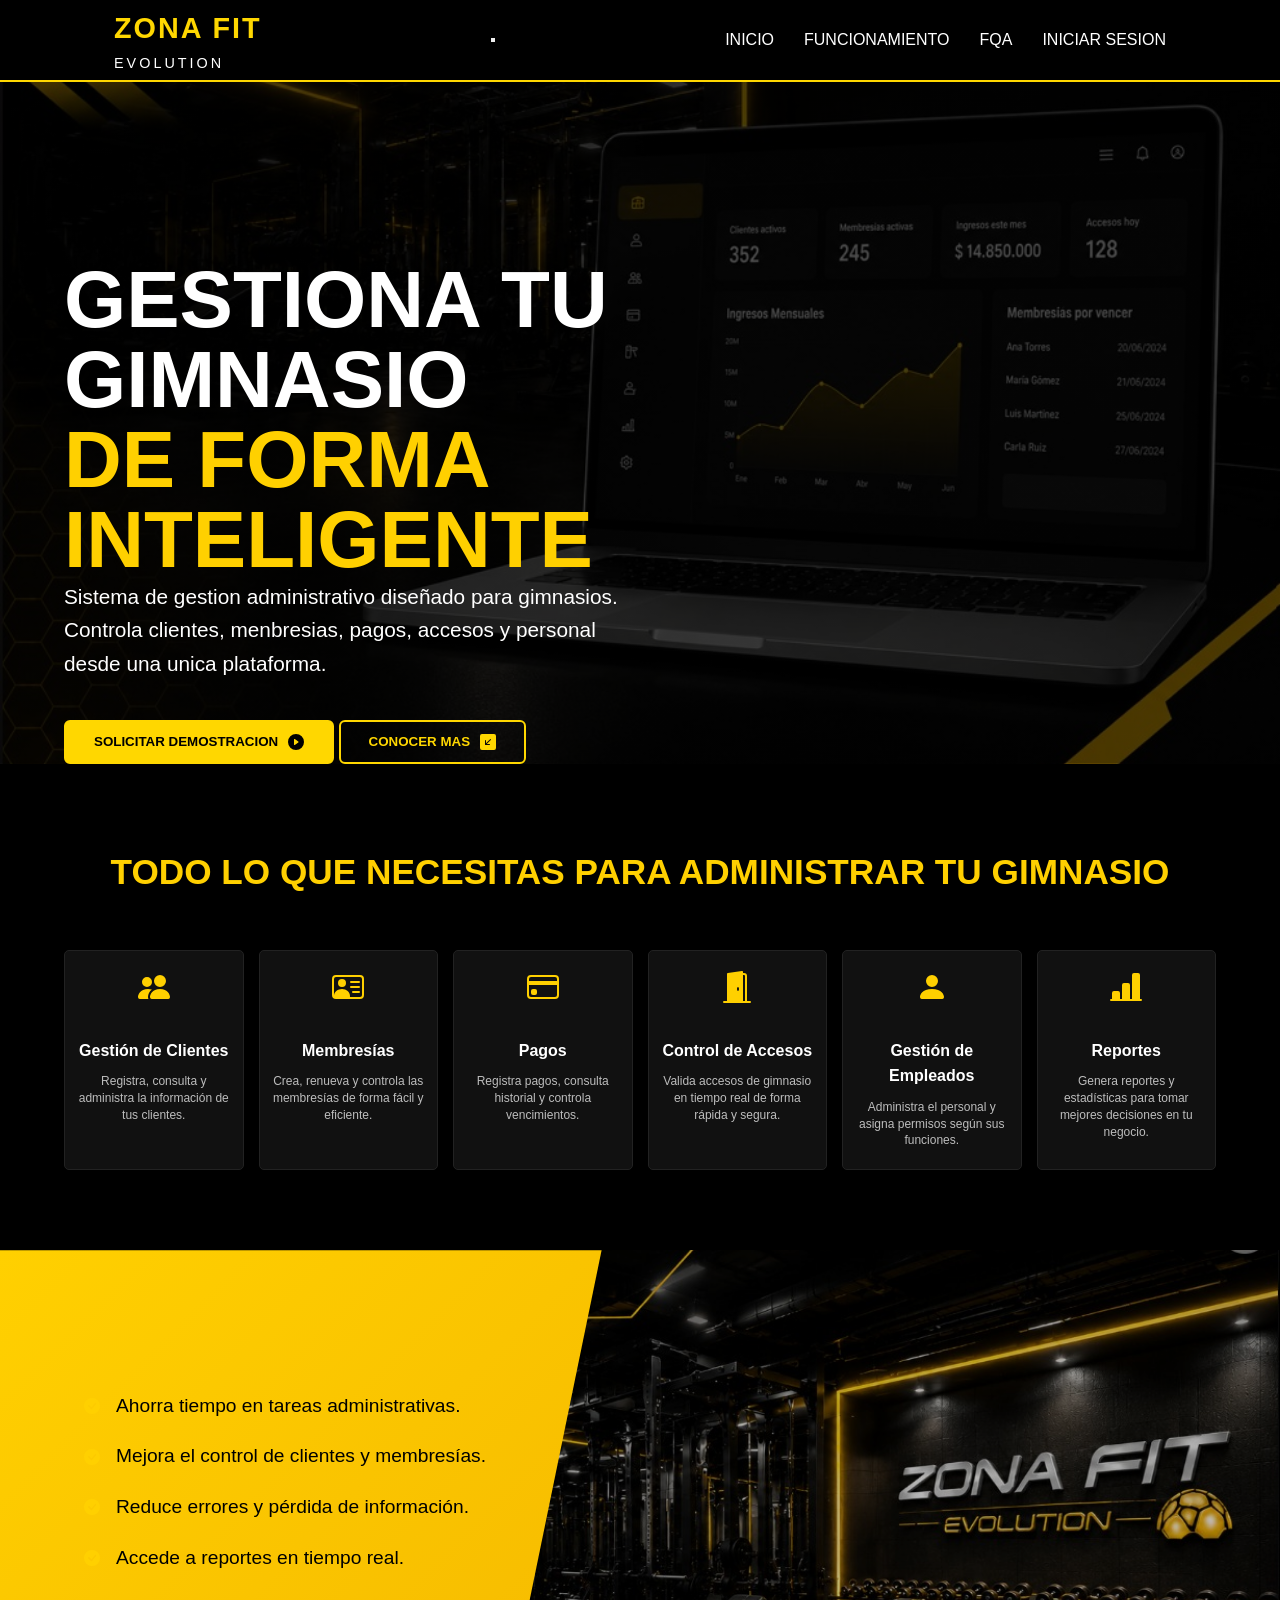
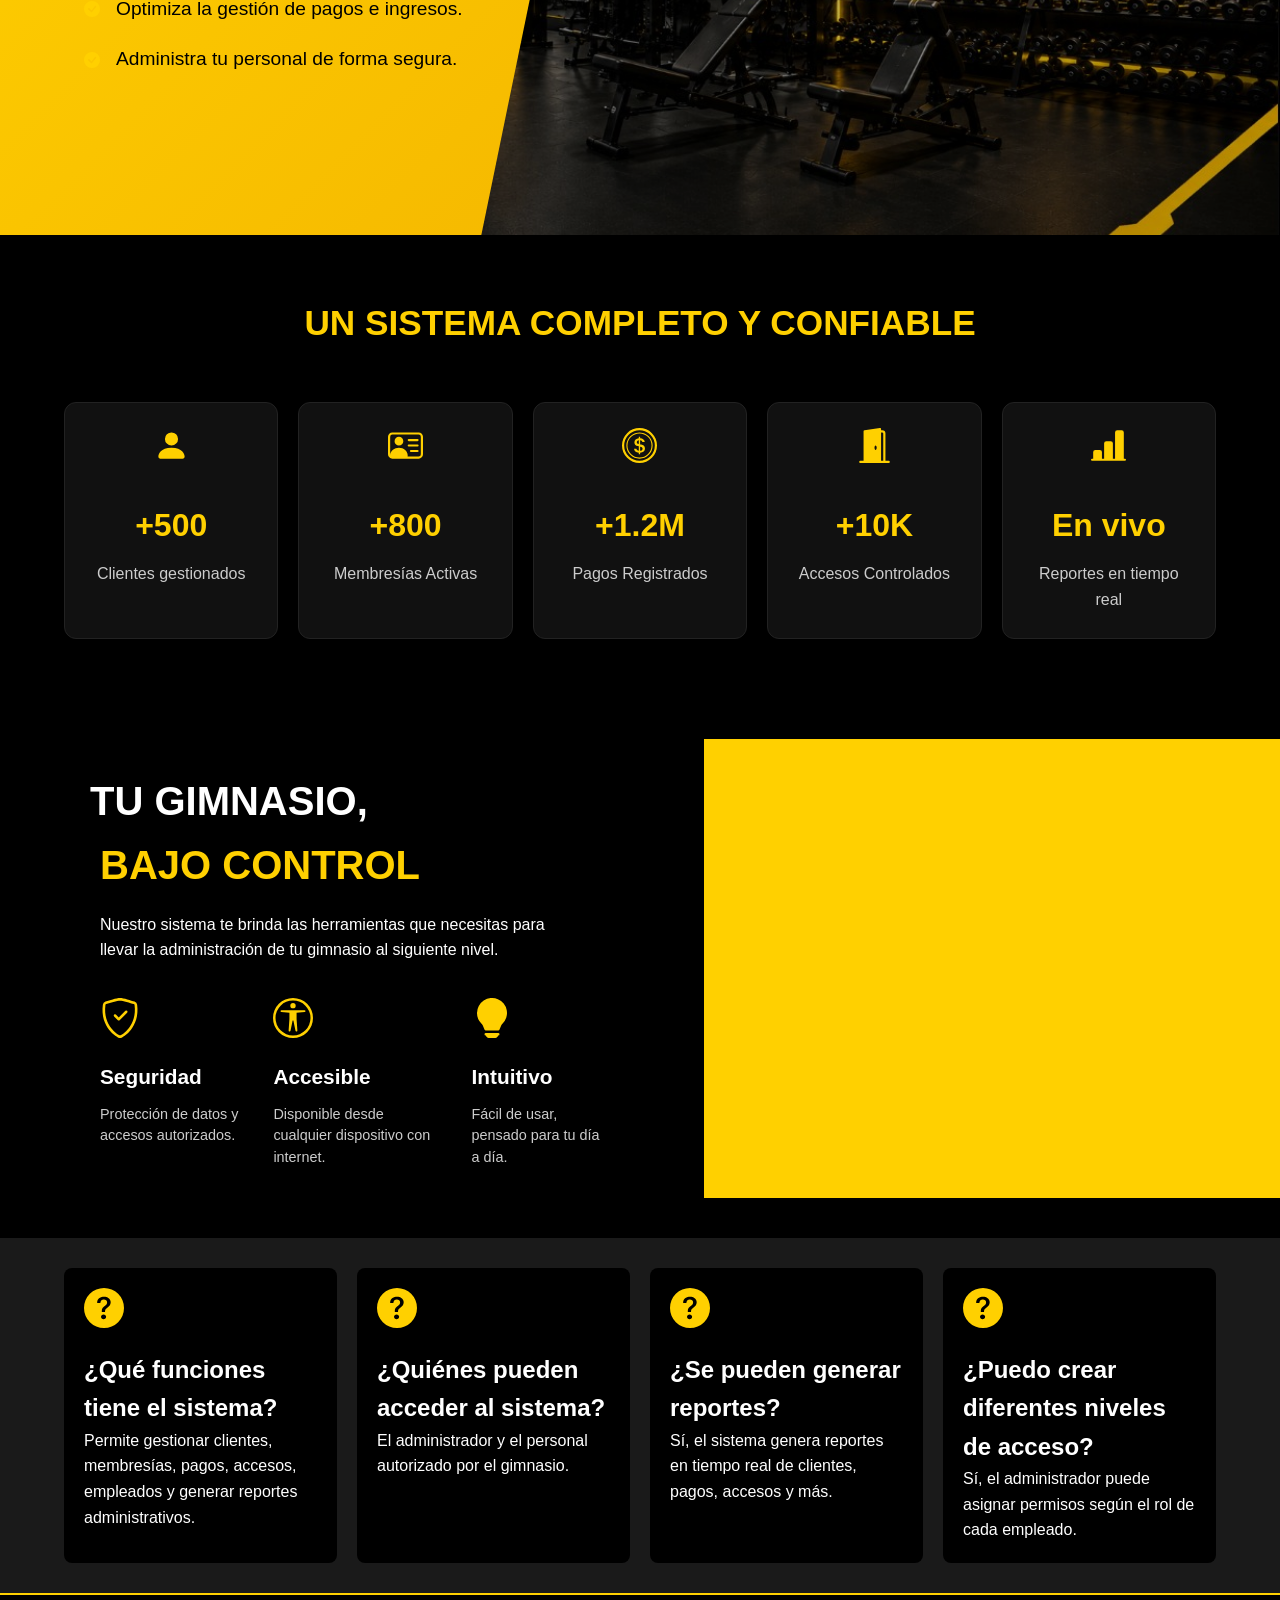
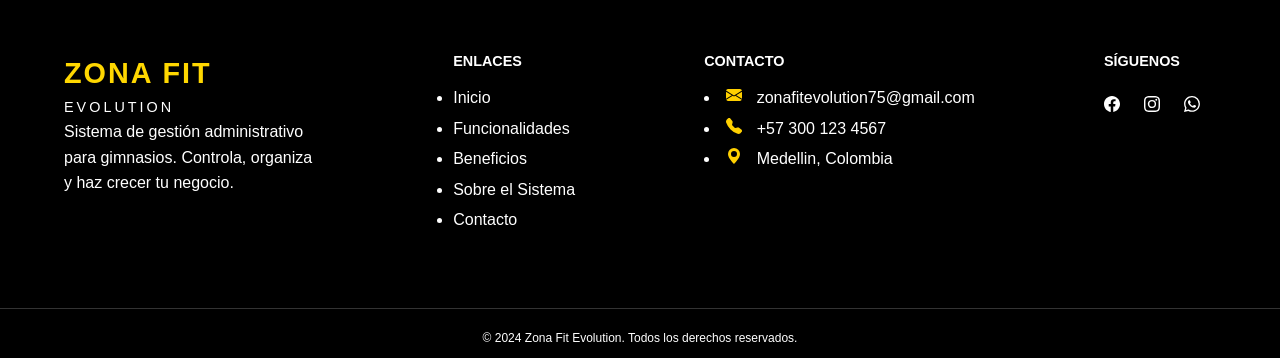
==== commit 9f221994: "SCRUM-29 funcionalidades diseño responsive" ====
--- a/HTML/index.html
+++ b/HTML/index.html
@@ -4,8 +4,15 @@
     <meta charset="UTF-8" />
     <meta name="viewport" content="width=device-width, initial-scale=1.0" />
     <title>Landing page</title>
+
+   <link rel="stylesheet" href="../estilos_css/stilos.css">
+</head>
+<body>
+
+
   </head>
   <body>
+
     <header>
       <div class="container header__inner">
         <a href="#inicio" class="logo">
--- a/estilos_css/stilos.css
+++ b/estilos_css/stilos.css
@@ -0,0 +1,3 @@
+@import url("header.css");
+@import url("variables.css");
+@import url("estilo.css");
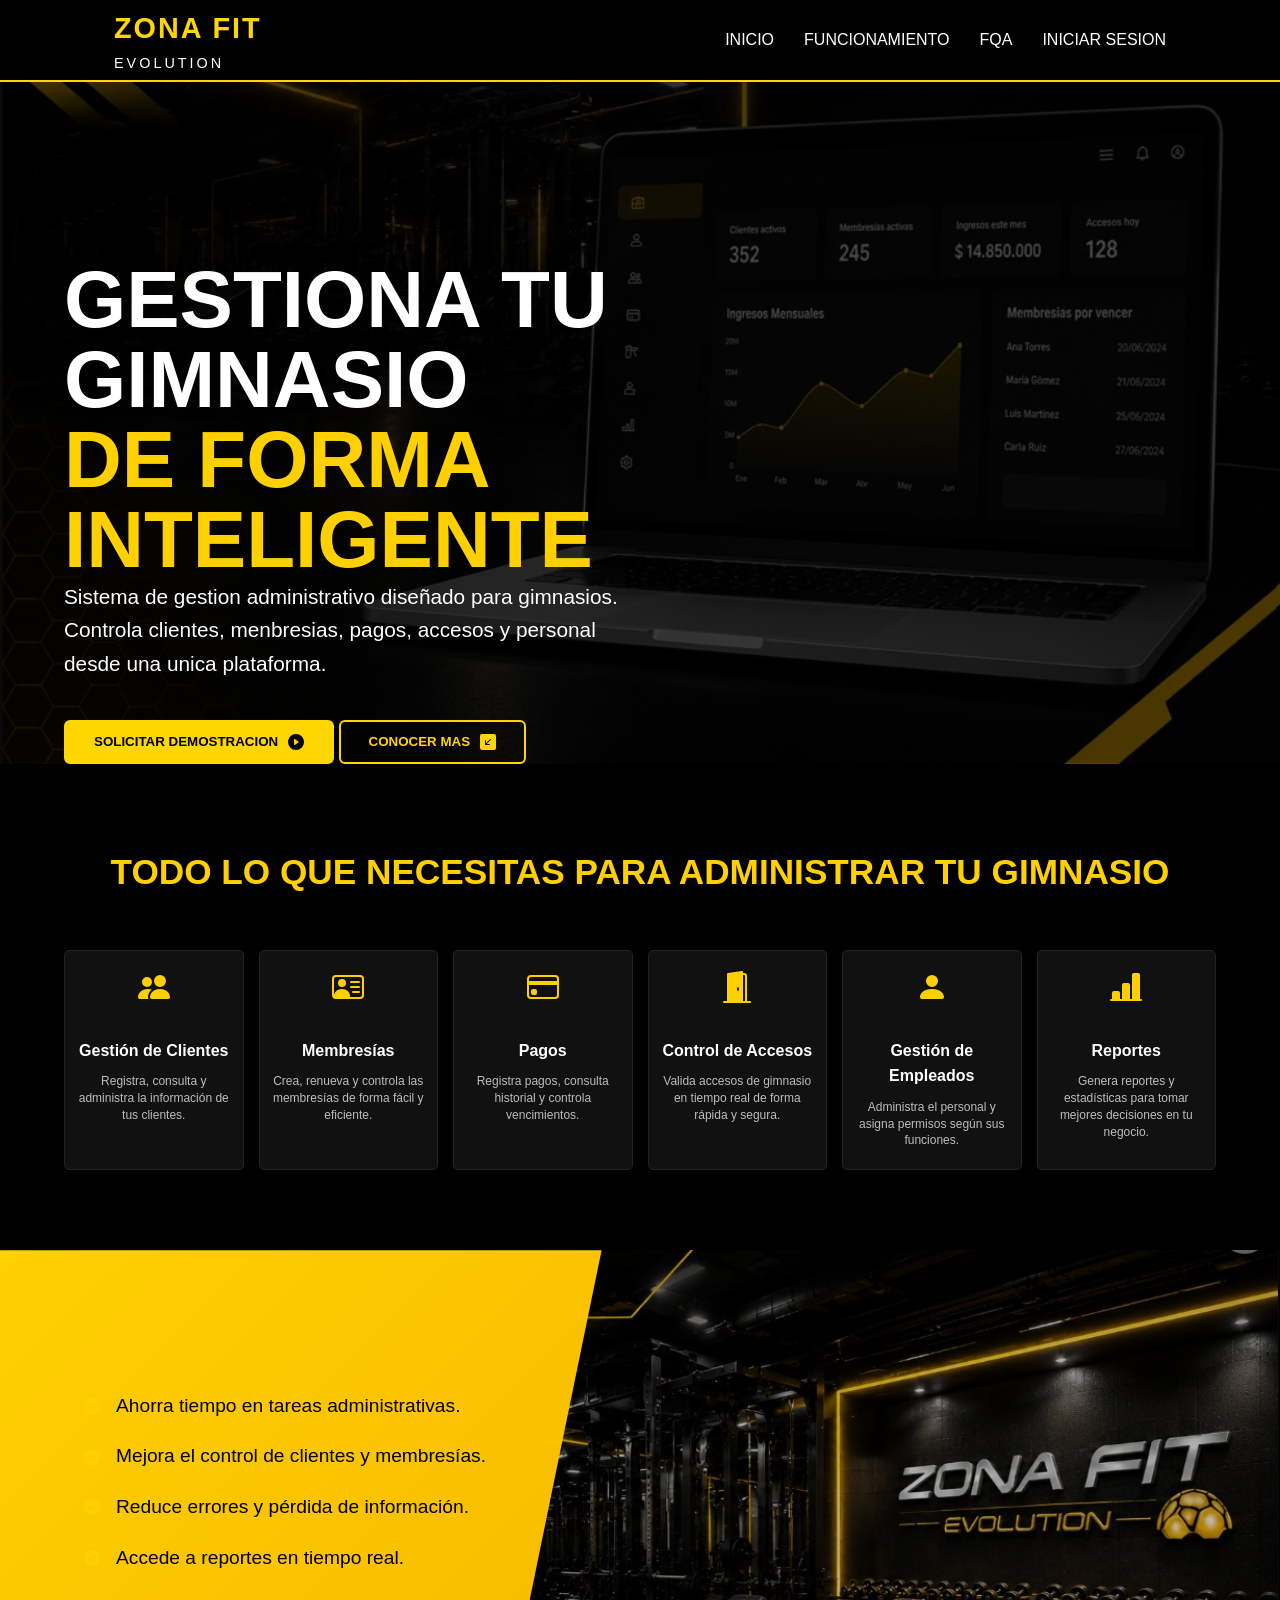
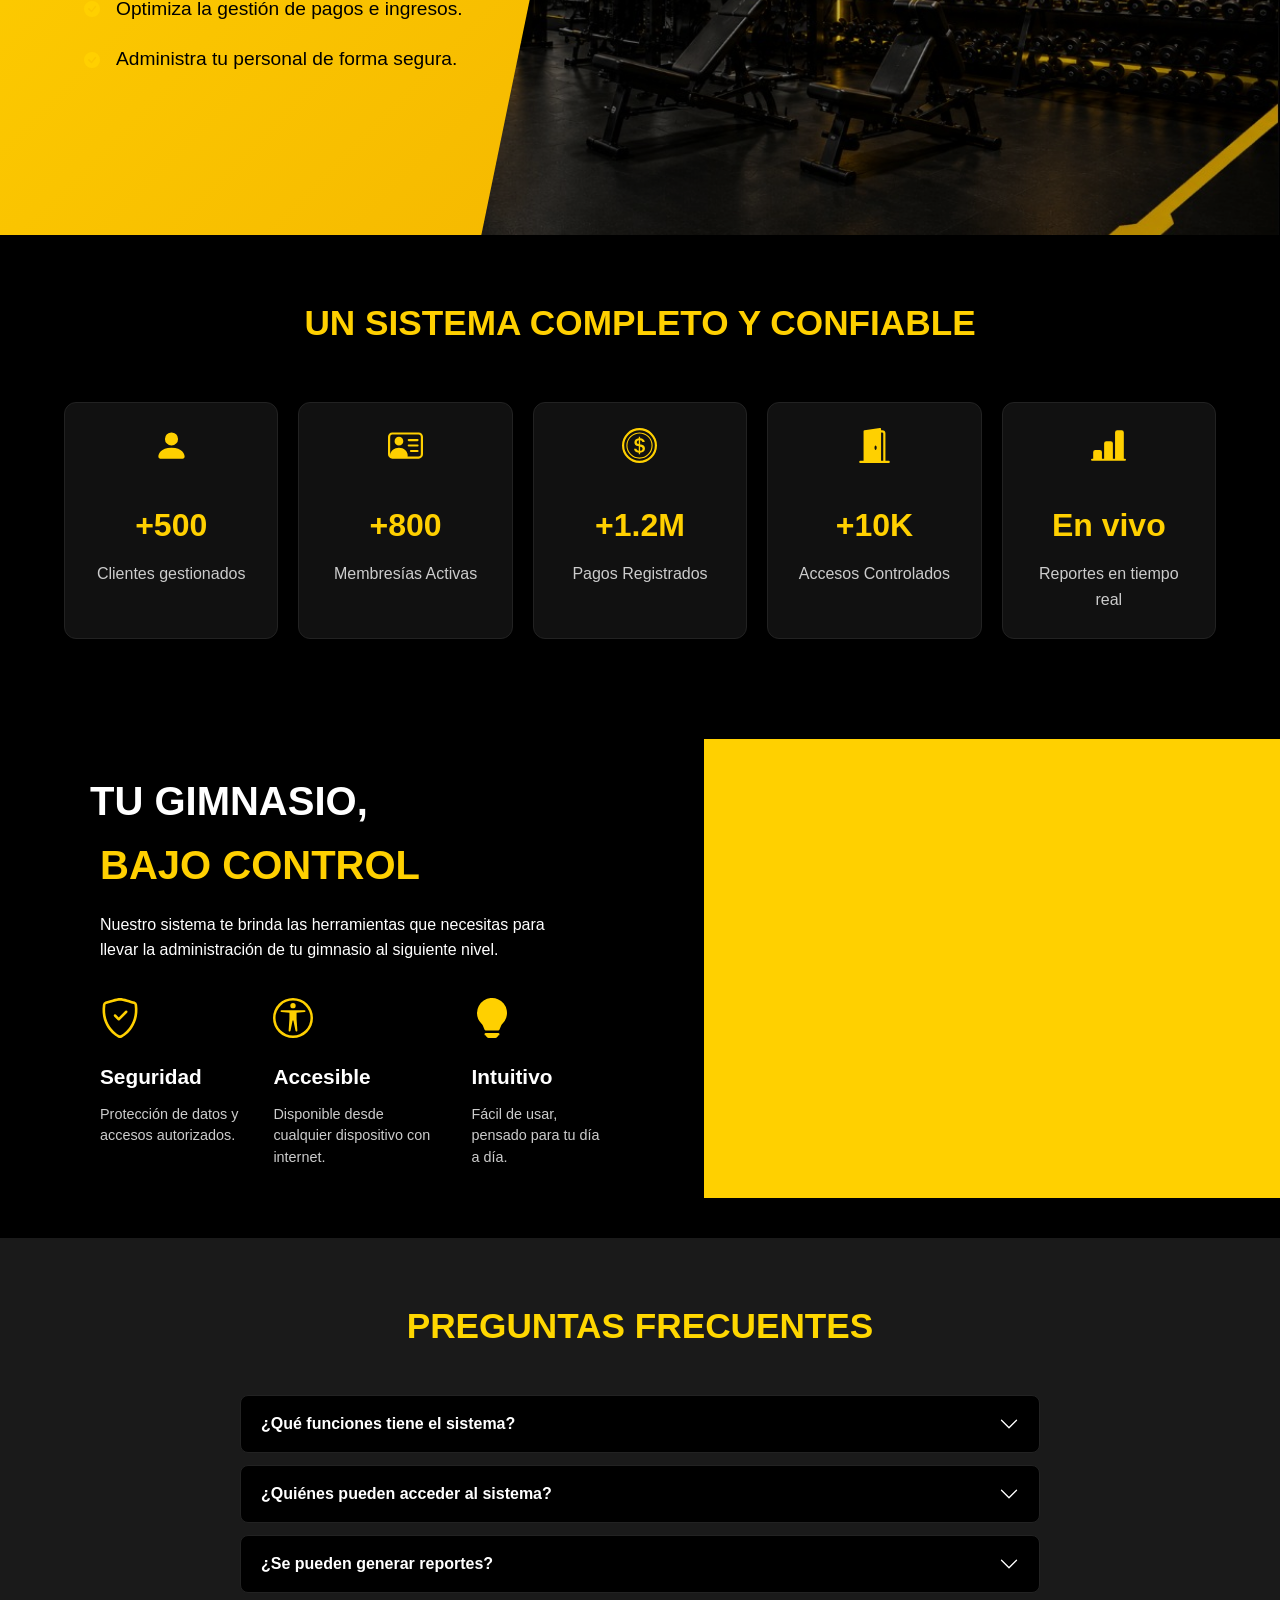
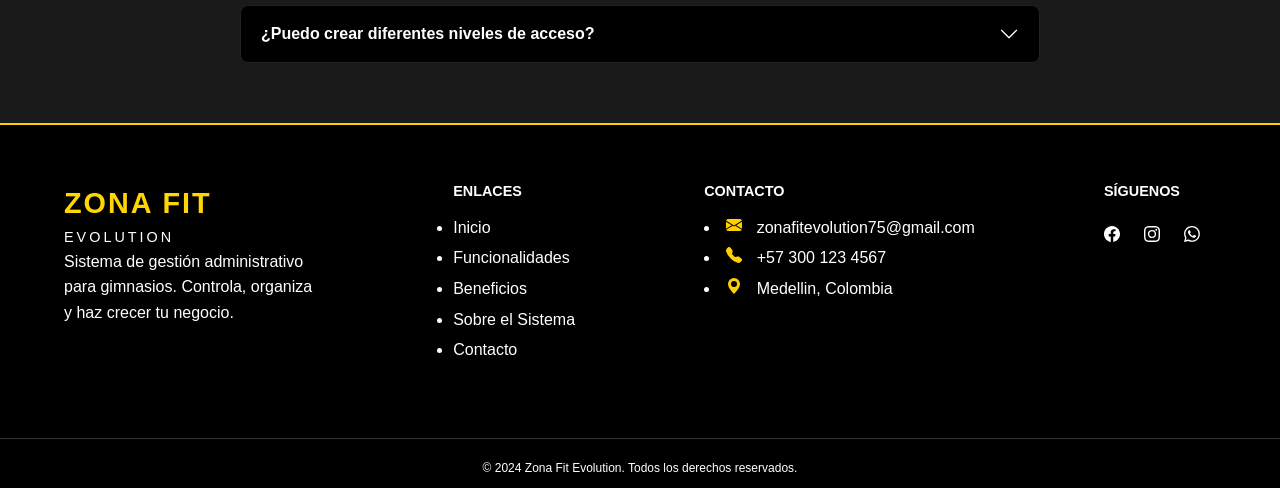
==== commit 3963ba20: "SCRUM-30 DISEÑO MENU DESPLEGABLE FQA FINALIZADO" ====
--- a/HTML/index.html
+++ b/HTML/index.html
@@ -524,98 +524,60 @@
         </div>
       </section>
 
-      <section class="FQA" id="FQA">
-        <div class="contenedor_FQA">
-          <article class="contenido_FQA">
-            <div class="icono">
-              <svg
-                xmlns="http://www.w3.org/2000/svg"
-                width="16"
-                height="16"
-                fill="currentColor"
-                class="bi bi-question-circle-fill"
-                viewBox="0 0 16 16"
-                aria-hidden="true"
-              >
-                <path
-                  d="M16 8A8 8 0 1 1 0 8a8 8 0 0 1 16 0M5.496 6.033h.825c.138 0 .248-.113.266-.25.09-.656.54-1.134 1.342-1.134.686 0 1.314.343 1.314 1.168 0 .635-.374.927-.965 1.371-.673.489-1.206 1.06-1.168 1.987l.003.217a.25.25 0 0 0 .25.246h.811a.25.25 0 0 0 .25-.25v-.105c0-.718.273-.927 1.01-1.486.609-.463 1.244-.977 1.244-2.056 0-1.511-1.276-2.241-2.673-2.241-1.267 0-2.655.59-2.75 2.286a.237.237 0 0 0 .241.247m2.325 6.443c.61 0 1.029-.394 1.029-.927 0-.552-.42-.94-1.029-.94-.584 0-1.009.388-1.009.94 0 .533.425.927 1.01.927z"
-                />
-              </svg>
-            </div>
-            <h3>¿Qué funciones tiene el sistema?</h3>
-            <p>
-              Permite gestionar clientes, membresías, pagos, accesos, empleados
-              y generar reportes administrativos.
-            </p>
-          </article>
-
-          <article class="contenido_FQA">
-            <div class="icono">
-              <svg
-                xmlns="http://www.w3.org/2000/svg"
-                width="16"
-                height="16"
-                fill="currentColor"
-                class="bi bi-question-circle-fill"
-                viewBox="0 0 16 16"
-                aria-hidden="true"
-              >
-                <path
-                  d="M16 8A8 8 0 1 1 0 8a8 8 0 0 1 16 0M5.496 6.033h.825c.138 0 .248-.113.266-.25.09-.656.54-1.134 1.342-1.134.686 0 1.314.343 1.314 1.168 0 .635-.374.927-.965 1.371-.673.489-1.206 1.06-1.168 1.987l.003.217a.25.25 0 0 0 .25.246h.811a.25.25 0 0 0 .25-.25v-.105c0-.718.273-.927 1.01-1.486.609-.463 1.244-.977 1.244-2.056 0-1.511-1.276-2.241-2.673-2.241-1.267 0-2.655.59-2.75 2.286a.237.237 0 0 0 .241.247m2.325 6.443c.61 0 1.029-.394 1.029-.927 0-.552-.42-.94-1.029-.94-.584 0-1.009.388-1.009.94 0 .533.425.927 1.01.927z"
-                />
-              </svg>
-            </div>
-            <h3>¿Quiénes pueden acceder al sistema?</h3>
-            <p>El administrador y el personal autorizado por el gimnasio.</p>
-          </article>
-
-          <article class="contenido_FQA">
-            <div class="icono">
-              <svg
-                xmlns="http://www.w3.org/2000/svg"
-                width="16"
-                height="16"
-                fill="currentColor"
-                class="bi bi-question-circle-fill"
-                viewBox="0 0 16 16"
-                aria-hidden="true"
-              >
-                <path
-                  d="M16 8A8 8 0 1 1 0 8a8 8 0 0 1 16 0M5.496 6.033h.825c.138 0 .248-.113.266-.25.09-.656.54-1.134 1.342-1.134.686 0 1.314.343 1.314 1.168 0 .635-.374.927-.965 1.371-.673.489-1.206 1.06-1.168 1.987l.003.217a.25.25 0 0 0 .25.246h.811a.25.25 0 0 0 .25-.25v-.105c0-.718.273-.927 1.01-1.486.609-.463 1.244-.977 1.244-2.056 0-1.511-1.276-2.241-2.673-2.241-1.267 0-2.655.59-2.75 2.286a.237.237 0 0 0 .241.247m2.325 6.443c.61 0 1.029-.394 1.029-.927 0-.552-.42-.94-1.029-.94-.584 0-1.009.388-1.009.94 0 .533.425.927 1.01.927z"
-                />
-              </svg>
-            </div>
-            <h3>¿Se pueden generar reportes?</h3>
-            <p>
-              Sí, el sistema genera reportes en tiempo real de clientes, pagos,
-              accesos y más.
-            </p>
-          </article>
-
-          <article class="contenido_FQA">
-            <div class="icono">
-              <svg
-                xmlns="http://www.w3.org/2000/svg"
-                width="16"
-                height="16"
-                fill="currentColor"
-                class="bi bi-question-circle-fill"
-                viewBox="0 0 16 16"
-                aria-hidden="true"
-              >
-                <path
-                  d="M16 8A8 8 0 1 1 0 8a8 8 0 0 1 16 0M5.496 6.033h.825c.138 0 .248-.113.266-.25.09-.656.54-1.134 1.342-1.134.686 0 1.314.343 1.314 1.168 0 .635-.374.927-.965 1.371-.673.489-1.206 1.06-1.168 1.987l.003.217a.25.25 0 0 0 .25.246h.811a.25.25 0 0 0 .25-.25v-.105c0-.718.273-.927 1.01-1.486.609-.463 1.244-.977 1.244-2.056 0-1.511-1.276-2.241-2.673-2.241-1.267 0-2.655.59-2.75 2.286a.237.237 0 0 0 .241.247m2.325 6.443c.61 0 1.029-.394 1.029-.927 0-.552-.42-.94-1.029-.94-.584 0-1.009.388-1.009.94 0 .533.425.927 1.01.927z"
-                />
-              </svg>
-            </div>
-            <h3>¿Puedo crear diferentes niveles de acceso?</h3>
-            <p>
-              Sí, el administrador puede asignar permisos según el rol de cada
-              empleado.
-            </p>
-          </article>
-        </div>
-      </section>
+     <section class="FQA" id="FQA">
+  <h2>PREGUNTAS FRECUENTES</h2>
+  <div class="contenedor_FQA">
+
+    <div class="fqa_item">
+      <button class="fqa_pregunta" aria-expanded="false">
+        <span>¿Qué funciones tiene el sistema?</span>
+        <svg class="fqa_icono" xmlns="http://www.w3.org/2000/svg" width="20" height="20" fill="currentColor" viewBox="0 0 16 16">
+          <path d="M1.646 4.646a.5.5 0 0 1 .708 0L8 10.293l5.646-5.647a.5.5 0 0 1 .708.708l-6 6a.5.5 0 0 1-.708 0l-6-6a.5.5 0 0 1 0-.708z"/>
+        </svg>
+      </button>
+      <div class="fqa_respuesta">
+        <p>Permite gestionar clientes, membresías, pagos, accesos, empleados y generar reportes administrativos.</p>
+      </div>
+    </div>
+
+    <div class="fqa_item">
+      <button class="fqa_pregunta" aria-expanded="false">
+        <span>¿Quiénes pueden acceder al sistema?</span>
+        <svg class="fqa_icono" xmlns="http://www.w3.org/2000/svg" width="20" height="20" fill="currentColor" viewBox="0 0 16 16">
+          <path d="M1.646 4.646a.5.5 0 0 1 .708 0L8 10.293l5.646-5.647a.5.5 0 0 1 .708.708l-6 6a.5.5 0 0 1-.708 0l-6-6a.5.5 0 0 1 0-.708z"/>
+        </svg>
+      </button>
+      <div class="fqa_respuesta">
+        <p>El administrador y el personal autorizado por el gimnasio.</p>
+      </div>
+    </div>
+
+    <div class="fqa_item">
+      <button class="fqa_pregunta" aria-expanded="false">
+        <span>¿Se pueden generar reportes?</span>
+        <svg class="fqa_icono" xmlns="http://www.w3.org/2000/svg" width="20" height="20" fill="currentColor" viewBox="0 0 16 16">
+          <path d="M1.646 4.646a.5.5 0 0 1 .708 0L8 10.293l5.646-5.647a.5.5 0 0 1 .708.708l-6 6a.5.5 0 0 1-.708 0l-6-6a.5.5 0 0 1 0-.708z"/>
+        </svg>
+      </button>
+      <div class="fqa_respuesta">
+        <p>Sí, el sistema genera reportes en tiempo real de clientes, pagos, accesos y más.</p>
+      </div>
+    </div>
+
+    <div class="fqa_item">
+      <button class="fqa_pregunta" aria-expanded="false">
+        <span>¿Puedo crear diferentes niveles de acceso?</span>
+        <svg class="fqa_icono" xmlns="http://www.w3.org/2000/svg" width="20" height="20" fill="currentColor" viewBox="0 0 16 16">
+          <path d="M1.646 4.646a.5.5 0 0 1 .708 0L8 10.293l5.646-5.647a.5.5 0 0 1 .708.708l-6 6a.5.5 0 0 1-.708 0l-6-6a.5.5 0 0 1 0-.708z"/>
+        </svg>
+      </button>
+      <div class="fqa_respuesta">
+        <p>Sí, el administrador puede asignar permisos según el rol de cada empleado.</p>
+      </div>
+    </div>
+
+  </div>
+</section>
     </main>
 
     <footer class="footer">
@@ -754,5 +716,6 @@
         &copy; 2024 Zona Fit Evolution. Todos los derechos reservados.
       </p>
     </footer>
+    <script src="../js/script.js"></script>
   </body>
 </html>
--- a/estilos_css/stilos.css
+++ b/estilos_css/stilos.css
@@ -1,3 +1,5 @@
+/* El orden es fundamental */
+@import url("variables.css");
 @import url("header.css");
-@import url("variables.css");
 @import url("estilo.css");
+@import url("responsive.css");
